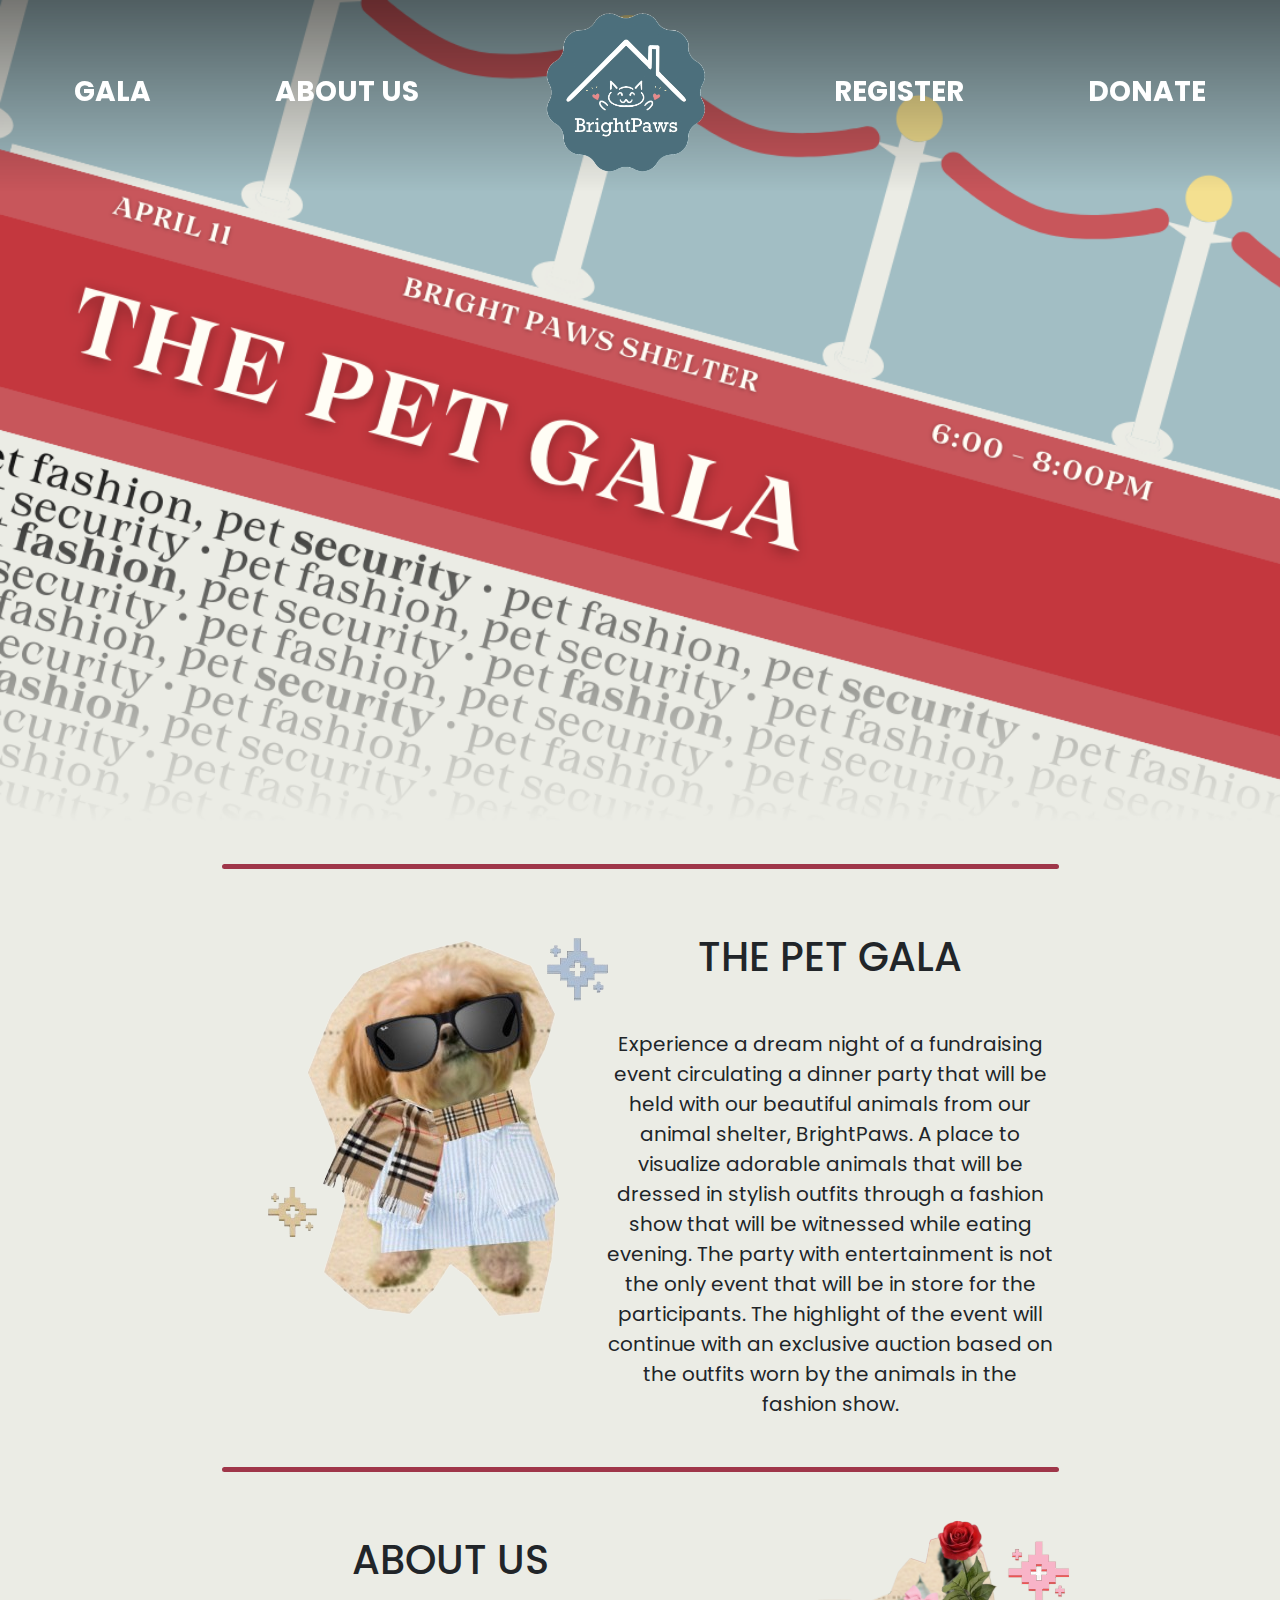
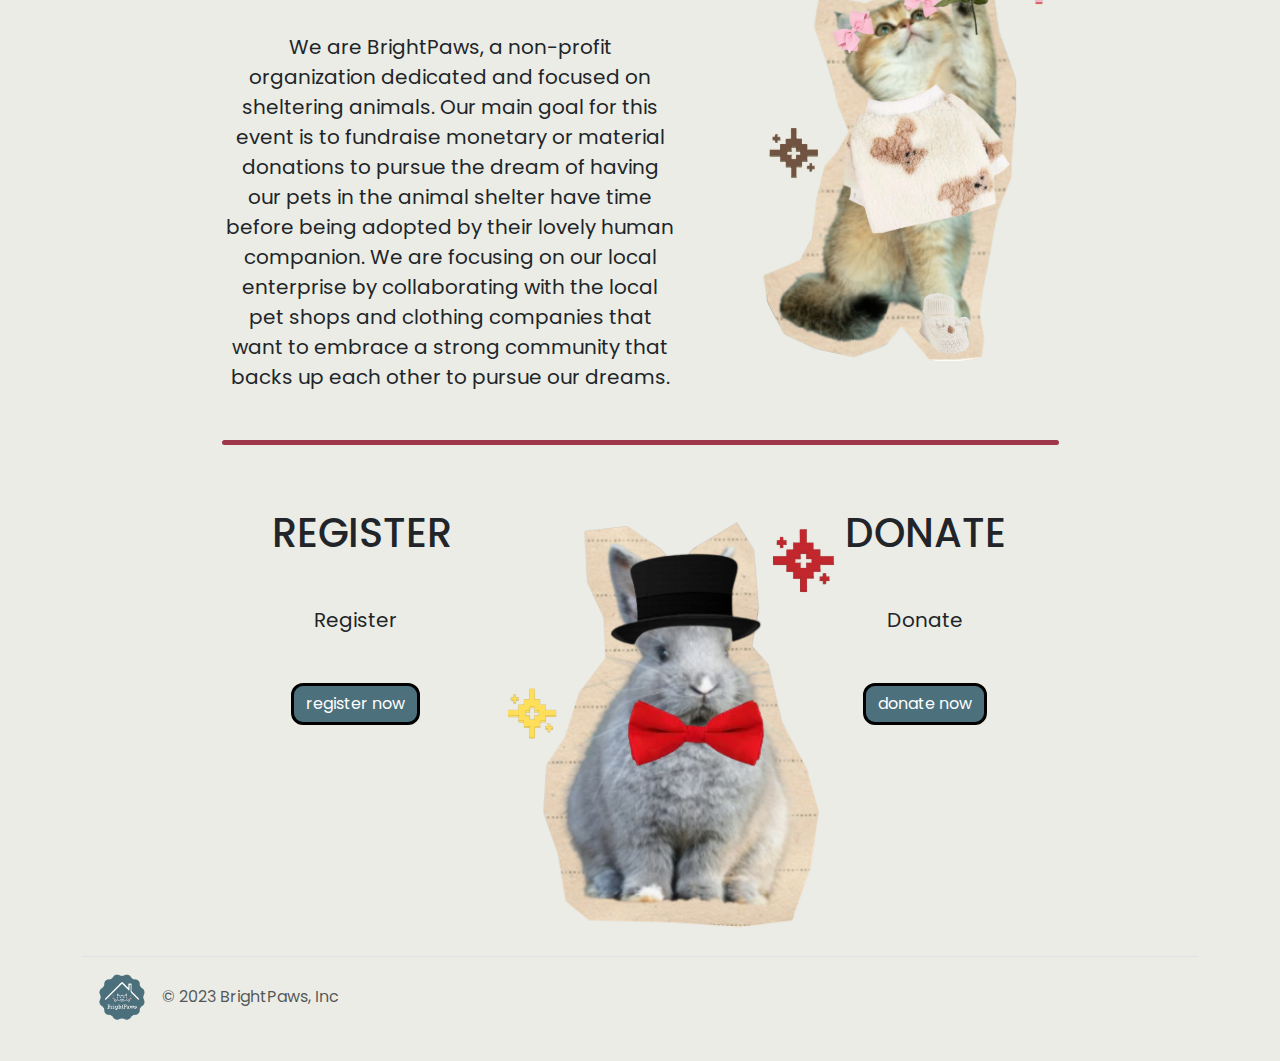
==== index.html @ 472970f9 "addedheaderandsomeforms" ====
<!DOCTYPE html>
<html lang="en">

<head>
    <meta charset="UTF-8">
    <meta name="viewport" content="width=device-width, initial-scale=1.0">
    <title>BrightPaws Gala</title>
    <link href="https://cdn.jsdelivr.net/npm/bootstrap@5.3.2/dist/css/bootstrap.min.css" rel="stylesheet">
    <link href="custom.css" rel="stylesheet">
    <link rel="preconnect" href="https://fonts.googleapis.com">
    <link rel="preconnect" href="https://fonts.gstatic.com" crossorigin>
    <link href="https://fonts.googleapis.com/css2?family=Poppins:wght@400;600&display=swap" rel="stylesheet">
</head>

<body>
    <nav id="indexNav" class="navbar navbar-expand-lg position-fixed w-100 pt-0 btgrad z-3">
        <div class="container-fluid">
          <button class="navbar-toggler" type="button" data-bs-toggle="offcanvas" data-bs-target="#offcanvasNavbar" aria-controls="offcanvasNavbar" aria-label="Toggle navigation">
            <span class="navbar-toggler-icon"></span>
          </button>
          <div class="offcanvas offcanvas-end" tabindex="-1" id="offcanvasNavbar" aria-labelledby="offcanvasNavbarLabel">
            <div class="offcanvas-header">
              <h5 class="offcanvas-title" id="offcanvasNavbarLabel">Menu</h5>
              <button type="button" class="btn-close" data-bs-dismiss="offcanvas" aria-label="Close"></button>
            </div>
            <div class="offcanvas-body">
              <ul class="navbar-nav justify-content-around flex-grow-1 align-items-center">
                <li class="nav-item">
                  <a id="galaLabel" class="nav-link active fs-3 fw-bold text-white" aria-current="page" href="index.html">GALA</a>
                </li>
                <li class="nav-item">
                    <a id="aboutUsLabel" class="nav-link active fs-3 fw-bold text-white" aria-current="page" href="#aboutushr">ABOUT US</a>
                </li>
                <li class="nav-item">
                    <a class="nav-link active fs-3" aria-current="page" href="index.html"><img id="navLogo" class="logo" src="brightpawslogo.png" alt="logo"></img></a>
                </li>
                <li class="nav-item">
                  <a id="registerLabel" class="nav-link fs-3 fw-bold text-white" href="#linkhr">REGISTER</a>
                </li>
                <li class="nav-item">
                    <a id="donateLabel" class="nav-link fs-3 fw-bold text-white" href="#linkhr">DONATE</a>
                </li>
              </ul>
            </div>
          </div>
        </div>
      </nav>

      <main>
        <div class="container-fluid p-0">
          <img class="w-100" src="petgalabackground.png">
        </div>
        <div class="container">
          <hr>
          <div class="row mt-5 justify-content-center">
            <div class="col-4">
              <img src="petcutout1dog.png">
            </div>
            <div class="col-5 text-center justify-content-center">
              <h1 class="mt-3 mb-5">THE PET GALA </h1>
              <p class="fs-5">Experience a dream night of a fundraising event circulating a dinner party that will be held with our beautiful animals from our animal shelter, BrightPaws. A place to visualize adorable animals that will be dressed in stylish outfits through a fashion show that will be witnessed while eating evening. The party with entertainment is not the only event that will be in store for the participants. The highlight of the event will continue with an exclusive auction based on the outfits worn by the animals in the fashion show.</p>
            </div>
          </div>
          <hr id="aboutushr">
          <div class="row mt-5 justify-content-center">
            <div class="col-5 text-center justify-content-center">
              <h1 class="mt-3 mb-5">ABOUT US</h1>
              <p class="fs-5">We are BrightPaws, a non-profit organization dedicated and focused on sheltering animals. Our main goal for this event is to fundraise monetary or material donations to pursue the dream of having our pets in the animal shelter have time before being adopted by their lovely human companion. We are focusing on our local enterprise by collaborating with the local pet shops and clothing companies that want to embrace a strong community that backs up each other to pursue our dreams.</p>
            </div>
            <div class="col-4">
              <img src="petcutout2cat.png">
            </div>
          </div>
          <hr id="linkhr">
          <div class="row mt-5 justify-content-center">
            <div class="col-2 text-center justify-content-center">
              <h1 class="mt-3 mb-5">REGISTER</h1>
              <p class="fs-5 mb-5">Register</p>
              <a href="register.html" class="btn btn-primary">register now</a>
            </div>
            <div class="col-4">
              <img src="petcutout3bunny.png">
            </div>
            <div class="col-2 text-center justify-content-center">
              <h1 class="mt-3 mb-5">DONATE</h1>
              <p class="fs-5 mb-5">Donate</p>
              <a href="donate.html" class="btn btn-primary">donate now</a>
            </div>
          </div>
        </div>
      </main>

      <div class="container">
        <footer class="d-flex flex-wrap justify-content-between align-items-center py-3 my-4 border-top">
          <div class="col-md-4 d-flex align-items-center">
            <img class="slogo mx-3" src="brightpawslogo.png">
            <span class="mb-3 mb-md-0 text-body-secondary">© 2023 BrightPaws, Inc</span>
          </div>
        </footer>
      </div>

    <script src="https://cdn.jsdelivr.net/npm/bootstrap@5.3.2/dist/js/bootstrap.bundle.min.js" integrity="sha384-C6RzsynM9kWDrMNeT87bh95OGNyZPhcTNXj1NW7RuBCsyN/o0jlpcV8Qyq46cDfL" crossorigin="anonymous"></script>
    <script src="https://ajax.googleapis.com/ajax/libs/jquery/3.1.0/jquery.min.js"></script>
    <script>
      window.scrollTo({top: 0, behavior: "auto"});

      window.addEventListener('scroll', () => {
        if (window.scrollY <= 300){
          var scrollPosition = window.scrollY;
          var scrollPercentage = (scrollPosition/300);

          document.getElementById("indexNav").style.backgroundColor =  `rgb(163, 188, 194, ${scrollPercentage})`;
          document.getElementById("indexNav").style.paddingBottom =  String(8 - (scrollPercentage * 8) + 'px');
          document.getElementById("indexNav").style.backgroundImage =  `linear-gradient(rgb(0,0,0,${0.5 - (scrollPercentage * 0.5)}), rgb(0,0,0,0))`
          document.getElementById("navLogo").style.height = `${6 - (3 * scrollPercentage)}` + 'em'

          var red = Math.round(255 - scrollPercentage * (255 - 76));
          var green = Math.round(255 - scrollPercentage * (255 - 112));
          var blue = Math.round(255 - scrollPercentage * (255 - 124));

          $('.nav-link').removeClass('text-white');
          document.getElementById("galaLabel").style.color = `rgb(${red},${green},${blue})`;
          document.getElementById("aboutUsLabel").style.color = `rgb(${red},${green},${blue})`;
          document.getElementById("registerLabel").style.color = `rgb(${red},${green},${blue})`;
          document.getElementById("donateLabel").style.color = `rgb(${red},${green},${blue})`;
        }
      });
    </script>

</body>

</html>
---- custom.css ----
body {
    background-color: #ebece5;
    font-family: 'Poppins', sans-serif;
}
hr {
    border-top: 5px solid #9f3649;
    width: 75%;
    opacity: 100%;
    border-radius: 10px;
    margin: auto;
    margin-top: 2em;
    margin-bottom: 2em;
}
.mt-4half {
    margin-top: 2rem;
}
.w-90 {
    width: 90%;
}
.text-primary {
    color: #4c707c !important;
}
.bg-primary {
    background-color: #4c707c !important;
}
.bg-secondary {
    background-color: #a2bec4 !important;
}
.bg-tertiary {
    background-color: #ddded7 !important;
}
.bg-danger {
    background-color: #ffcacd !important;
}
.btgrad {
    background-image: linear-gradient(rgb(0,0,0,0.5), rgb(0,0,0,0));
  }
.mt-header {
    margin-top: 150px;
}
.form-control{
    border: 2px black solid;
}
.logo {
    height: 6em;
}
.slogo {
    height: 3em;
}
.btn-primary {
    background-color: #4c707c;
    border: 3px solid black;
    border-radius: 0.75em;
    --bs-btn-hover-bg: #43636d;
    --bs-btn-active-bg: #293d43;
    --bs-btn-hover-border-color: black;
    --bs-btn-active-border-color: black;
}
.btn-radio {
    height: 3em;
    width: 10em;
    margin: auto;
}
.scrolledNav {
    padding: 0 !important;
    background-color: #a2bec4 !important;
    background-image: none !important;
}
.scrolledNavLink {
    color: #4c707c !important;
}
.scrolledNavLogo {
    height: 3em;
}
#indexNav {
    transition: none;
}
.nav-link {
    transition: none;
}
#navLogo {
    transition: none;
}
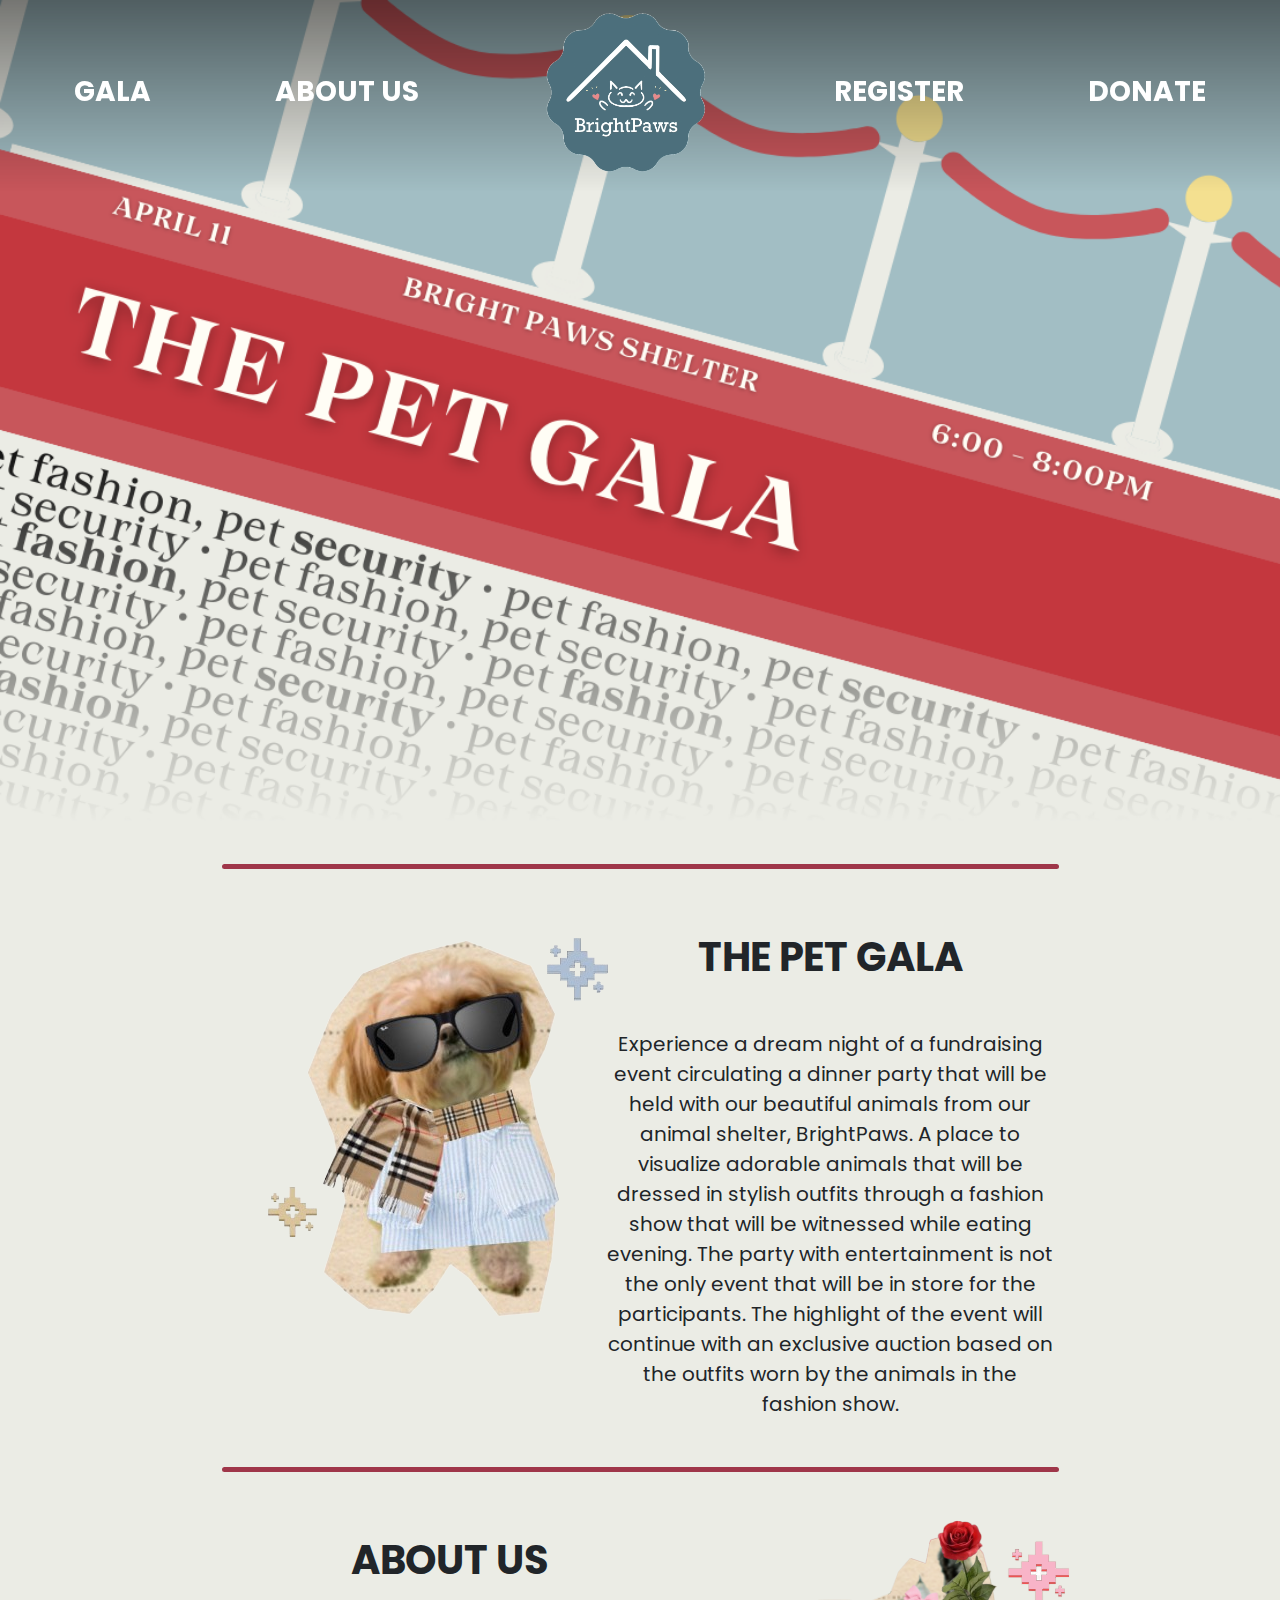
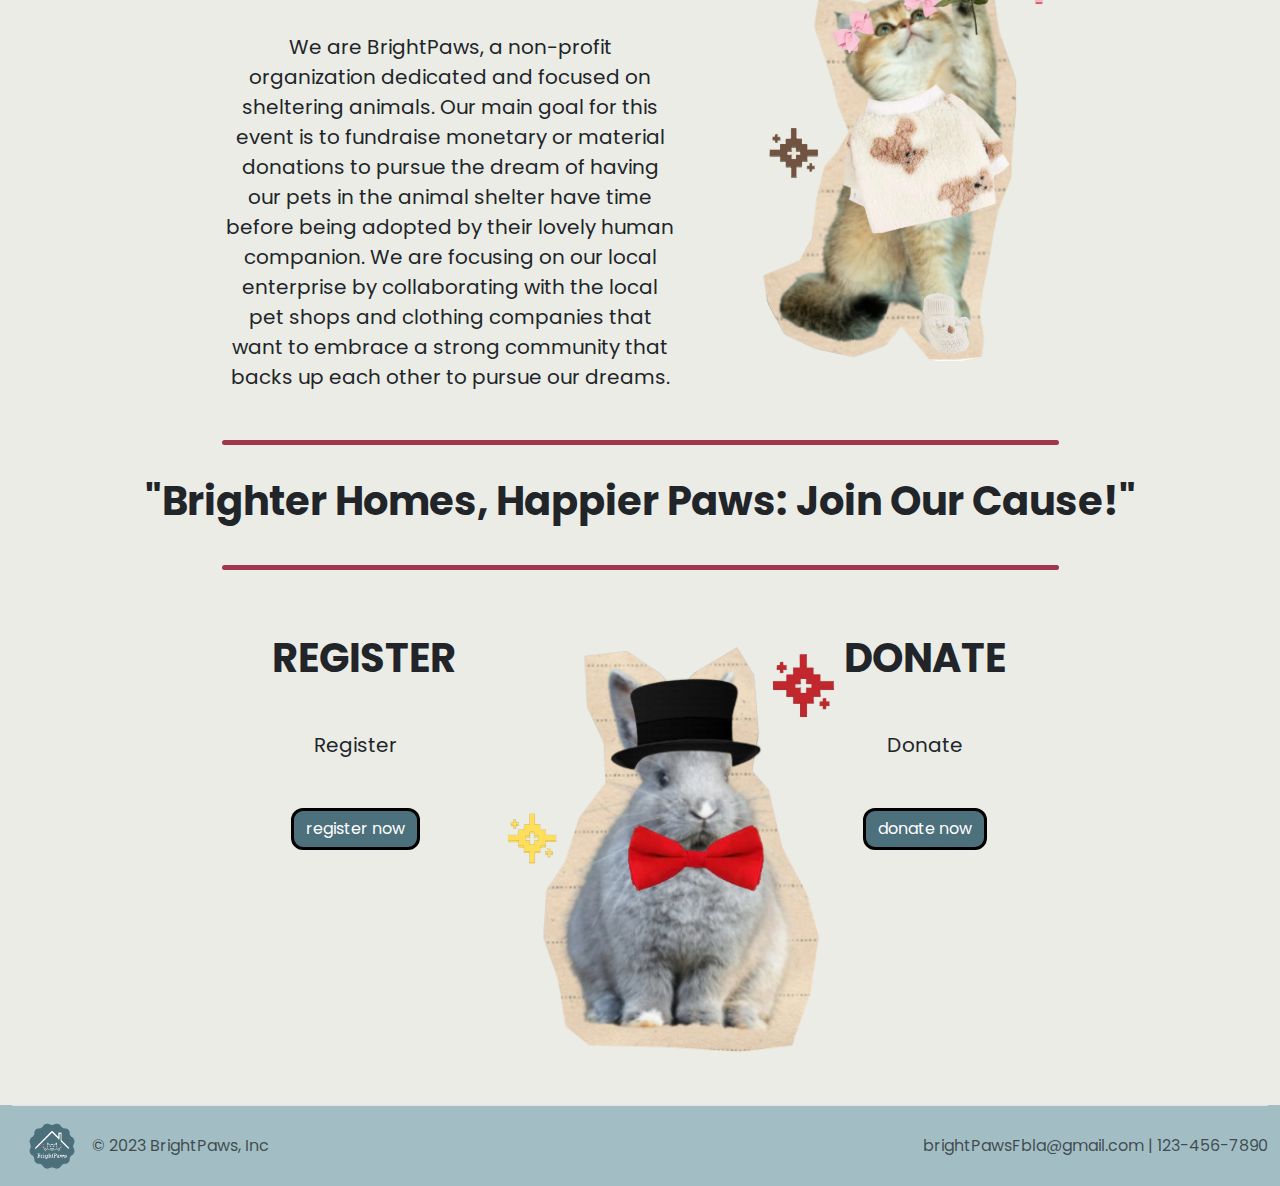
==== commit c7aada68: "donefornow" ====
--- a/index.html
+++ b/index.html
@@ -57,24 +57,30 @@
               <img src="petcutout1dog.png">
             </div>
             <div class="col-5 text-center justify-content-center">
-              <h1 class="mt-3 mb-5">THE PET GALA </h1>
+              <h1 class="mt-3 mb-5 fw-bold">THE PET GALA </h1>
               <p class="fs-5">Experience a dream night of a fundraising event circulating a dinner party that will be held with our beautiful animals from our animal shelter, BrightPaws. A place to visualize adorable animals that will be dressed in stylish outfits through a fashion show that will be witnessed while eating evening. The party with entertainment is not the only event that will be in store for the participants. The highlight of the event will continue with an exclusive auction based on the outfits worn by the animals in the fashion show.</p>
             </div>
           </div>
           <hr id="aboutushr">
           <div class="row mt-5 justify-content-center">
             <div class="col-5 text-center justify-content-center">
-              <h1 class="mt-3 mb-5">ABOUT US</h1>
+              <h1 class="mt-3 mb-5 fw-bold">ABOUT US</h1>
               <p class="fs-5">We are BrightPaws, a non-profit organization dedicated and focused on sheltering animals. Our main goal for this event is to fundraise monetary or material donations to pursue the dream of having our pets in the animal shelter have time before being adopted by their lovely human companion. We are focusing on our local enterprise by collaborating with the local pet shops and clothing companies that want to embrace a strong community that backs up each other to pursue our dreams.</p>
             </div>
             <div class="col-4">
               <img src="petcutout2cat.png">
             </div>
           </div>
+          <hr>
+          <div class="row justify-content-center">
+            <div class="col-12 text-center">
+              <h1 class="display-6 fw-bold">"Brighter Homes, Happier Paws: Join Our Cause!"</h1>
+            </div>
+          </div>
           <hr id="linkhr">
           <div class="row mt-5 justify-content-center">
             <div class="col-2 text-center justify-content-center">
-              <h1 class="mt-3 mb-5">REGISTER</h1>
+              <h1 class="mt-3 mb-5 fw-bold">REGISTER</h1>
               <p class="fs-5 mb-5">Register</p>
               <a href="register.html" class="btn btn-primary">register now</a>
             </div>
@@ -82,7 +88,7 @@
               <img src="petcutout3bunny.png">
             </div>
             <div class="col-2 text-center justify-content-center">
-              <h1 class="mt-3 mb-5">DONATE</h1>
+              <h1 class="mt-3 mb-5 fw-bold">DONATE</h1>
               <p class="fs-5 mb-5">Donate</p>
               <a href="donate.html" class="btn btn-primary">donate now</a>
             </div>
@@ -90,19 +96,20 @@
         </div>
       </main>
 
-      <div class="container">
-        <footer class="d-flex flex-wrap justify-content-between align-items-center py-3 my-4 border-top">
+      <div class="container-fluid bg-secondary">
+        <footer class="d-flex flex-wrap justify-content-between align-items-center py-3 mt-5 border-top">
           <div class="col-md-4 d-flex align-items-center">
             <img class="slogo mx-3" src="brightpawslogo.png">
             <span class="mb-3 mb-md-0 text-body-secondary">© 2023 BrightPaws, Inc</span>
           </div>
+          <div class="col-6 text-end text-body-secondary">brightPawsFbla@gmail.com | 123-456-7890</div>
         </footer>
       </div>
 
     <script src="https://cdn.jsdelivr.net/npm/bootstrap@5.3.2/dist/js/bootstrap.bundle.min.js" integrity="sha384-C6RzsynM9kWDrMNeT87bh95OGNyZPhcTNXj1NW7RuBCsyN/o0jlpcV8Qyq46cDfL" crossorigin="anonymous"></script>
     <script src="https://ajax.googleapis.com/ajax/libs/jquery/3.1.0/jquery.min.js"></script>
     <script>
-      window.scrollTo({top: 0, behavior: "auto"});
+      window.scrollTo({top: 0, behavior: "instant"});
 
       window.addEventListener('scroll', () => {
         if (window.scrollY <= 300){
@@ -123,6 +130,14 @@
           document.getElementById("aboutUsLabel").style.color = `rgb(${red},${green},${blue})`;
           document.getElementById("registerLabel").style.color = `rgb(${red},${green},${blue})`;
           document.getElementById("donateLabel").style.color = `rgb(${red},${green},${blue})`;
+
+          $('#indexNav').removeClass('scrolledNav');
+          $('.nav-link').removeClass('scrolledNavLink');
+          $('#navLogo').removeClass('scrolledNavLogo');
+        } else{
+          $('#indexNav').addClass('scrolledNav');
+          $('.nav-link').addClass('scrolledNavLink');
+          $('#navLogo').addClass('scrolledNavLogo');
         }
       });
     </script>
--- a/custom.css
+++ b/custom.css
@@ -63,21 +63,12 @@
 }
 .scrolledNav {
     padding: 0 !important;
-    background-color: #a2bec4 !important;
+    background-color: rgba(163, 188, 194, 0.95) !important;
     background-image: none !important;
 }
 .scrolledNavLink {
     color: #4c707c !important;
 }
 .scrolledNavLogo {
-    height: 3em;
+    height: 3em !important;
 }
-#indexNav {
-    transition: none;
-}
-.nav-link {
-    transition: none;
-}
-#navLogo {
-    transition: none;
-}
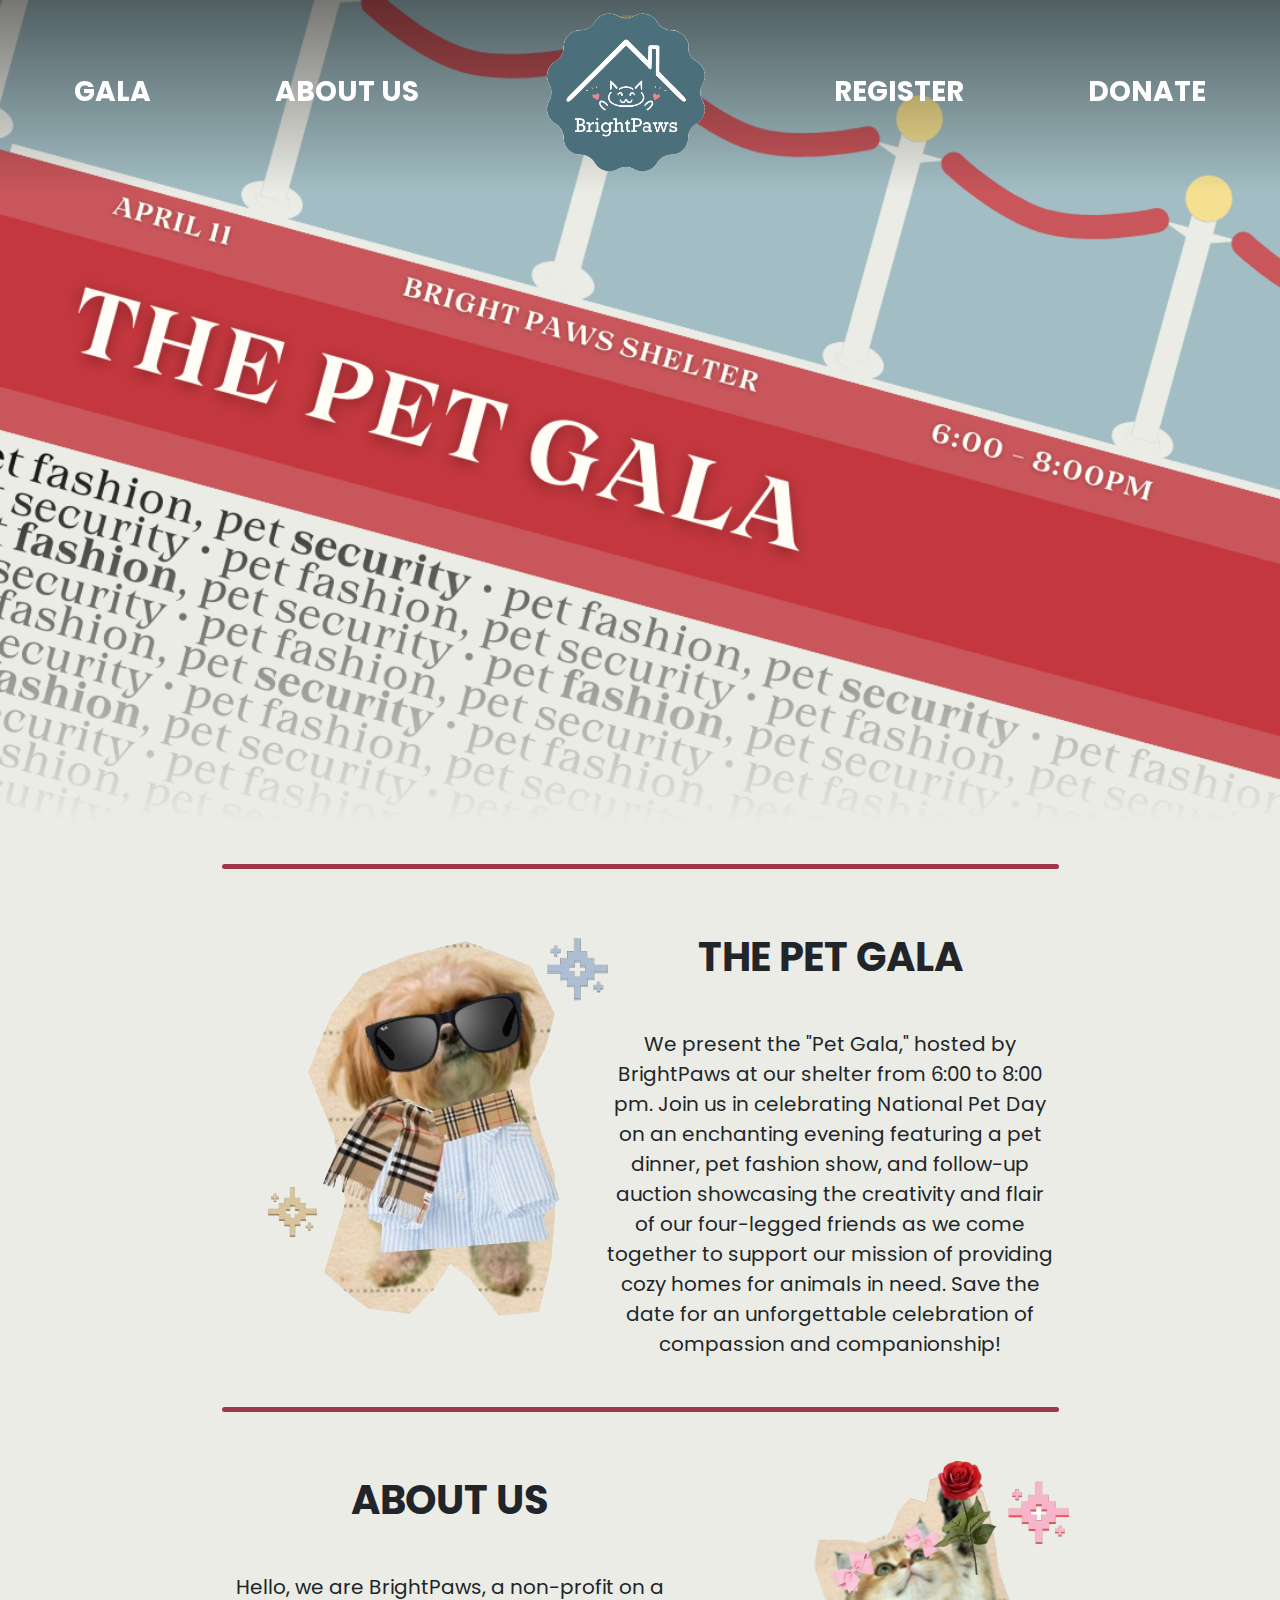
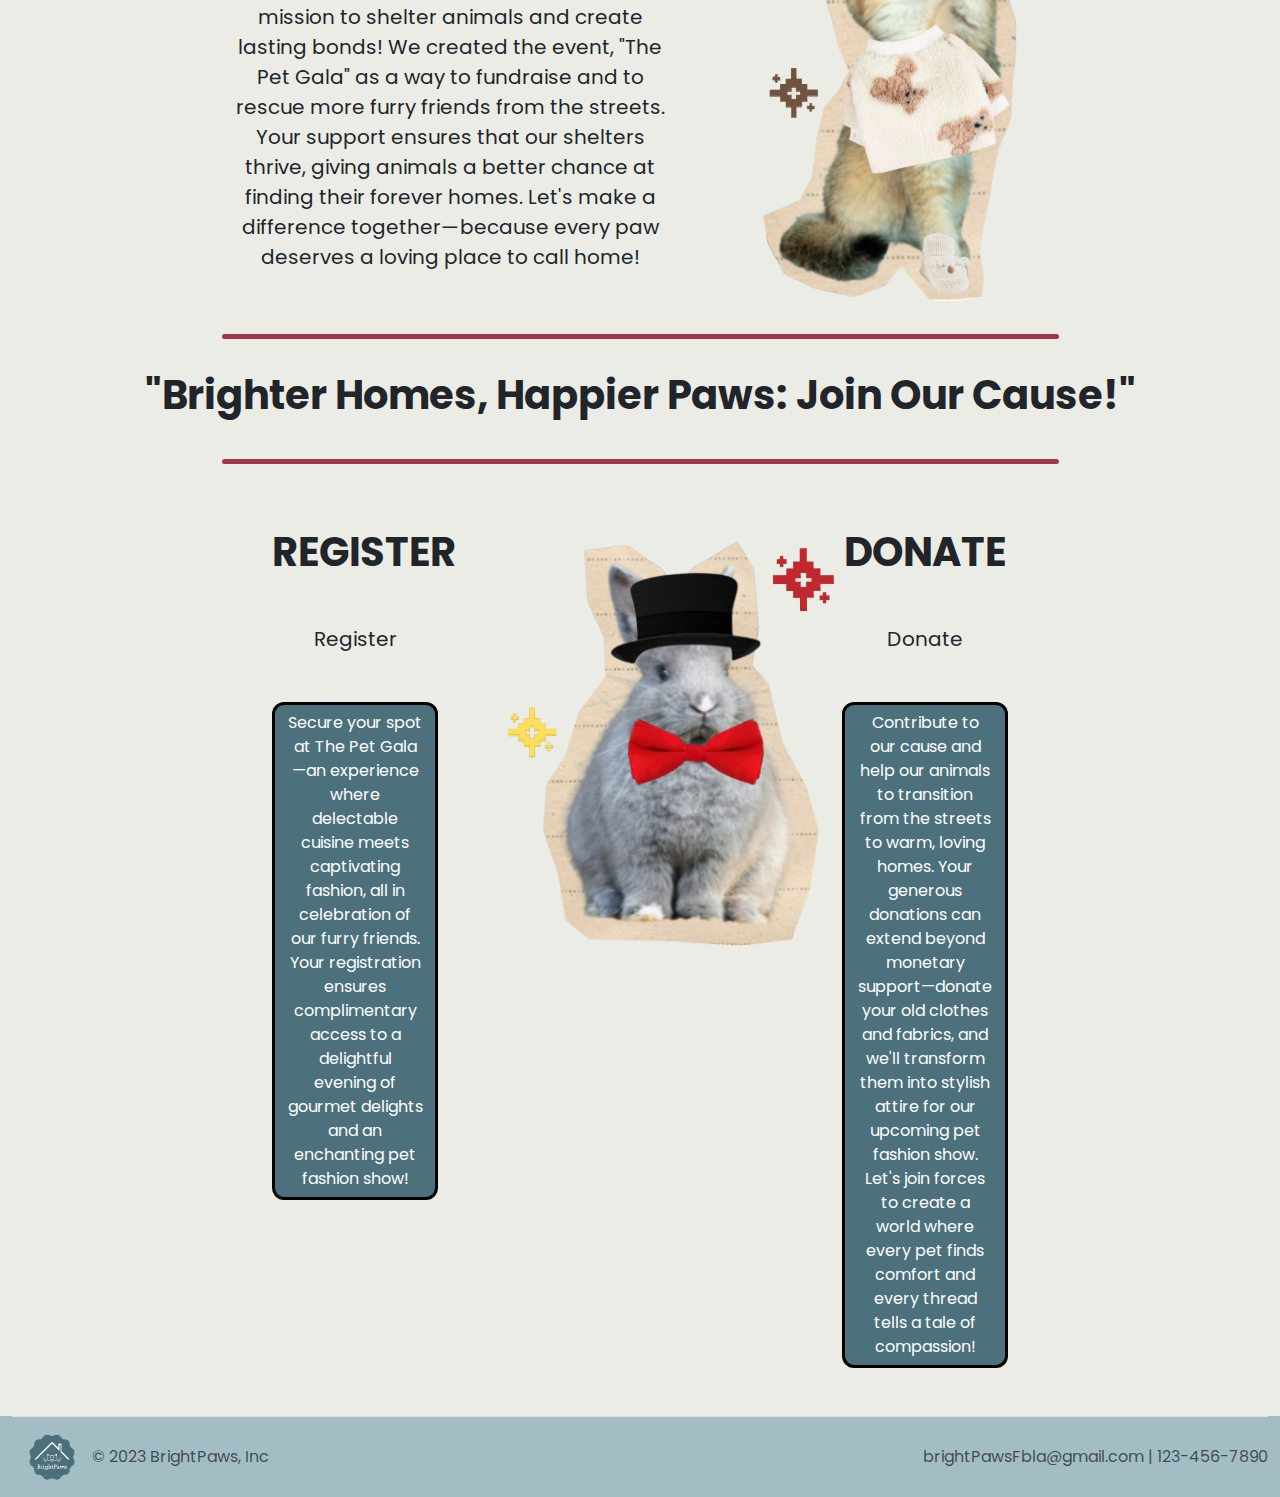
==== commit 074da82a: "Update index.html" ====
--- a/index.html
+++ b/index.html
@@ -58,14 +58,14 @@
             </div>
             <div class="col-5 text-center justify-content-center">
               <h1 class="mt-3 mb-5 fw-bold">THE PET GALA </h1>
-              <p class="fs-5">Experience a dream night of a fundraising event circulating a dinner party that will be held with our beautiful animals from our animal shelter, BrightPaws. A place to visualize adorable animals that will be dressed in stylish outfits through a fashion show that will be witnessed while eating evening. The party with entertainment is not the only event that will be in store for the participants. The highlight of the event will continue with an exclusive auction based on the outfits worn by the animals in the fashion show.</p>
+              <p class="fs-5">We present the "Pet Gala," hosted by BrightPaws at our shelter from 6:00 to 8:00 pm. Join us in celebrating National Pet Day on an enchanting evening featuring a pet dinner, pet fashion show, and follow-up auction showcasing the creativity and flair of our four-legged friends as we come together to support our mission of providing cozy homes for animals in need. Save the date for an unforgettable celebration of compassion and companionship!</p>
             </div>
           </div>
           <hr id="aboutushr">
           <div class="row mt-5 justify-content-center">
             <div class="col-5 text-center justify-content-center">
               <h1 class="mt-3 mb-5 fw-bold">ABOUT US</h1>
-              <p class="fs-5">We are BrightPaws, a non-profit organization dedicated and focused on sheltering animals. Our main goal for this event is to fundraise monetary or material donations to pursue the dream of having our pets in the animal shelter have time before being adopted by their lovely human companion. We are focusing on our local enterprise by collaborating with the local pet shops and clothing companies that want to embrace a strong community that backs up each other to pursue our dreams.</p>
+              <p class="fs-5">Hello, we are BrightPaws, a non-profit on a mission to shelter animals and create lasting bonds! We created the event, "The Pet Gala" as a way to fundraise and to rescue more furry friends from the streets. Your support ensures that our shelters thrive, giving animals a better chance at finding their forever homes. Let's make a difference together—because every paw deserves a loving place to call home!</p>
             </div>
             <div class="col-4">
               <img src="petcutout2cat.png">
@@ -82,7 +82,7 @@
             <div class="col-2 text-center justify-content-center">
               <h1 class="mt-3 mb-5 fw-bold">REGISTER</h1>
               <p class="fs-5 mb-5">Register</p>
-              <a href="register.html" class="btn btn-primary">register now</a>
+              <a href="register.html" class="btn btn-primary">Secure your spot at The Pet Gala—an experience where delectable cuisine meets captivating fashion, all in celebration of our furry friends. Your registration ensures complimentary access to a delightful evening of gourmet delights and an enchanting pet fashion show!</a>
             </div>
             <div class="col-4">
               <img src="petcutout3bunny.png">
@@ -90,7 +90,7 @@
             <div class="col-2 text-center justify-content-center">
               <h1 class="mt-3 mb-5 fw-bold">DONATE</h1>
               <p class="fs-5 mb-5">Donate</p>
-              <a href="donate.html" class="btn btn-primary">donate now</a>
+              <a href="donate.html" class="btn btn-primary">Contribute to our cause and help our animals to transition from the streets to warm, loving homes. Your generous donations can extend beyond monetary support—donate your old clothes and fabrics, and we'll transform them into stylish attire for our upcoming pet fashion show. Let's join forces to create a world where every pet finds comfort and every thread tells a tale of compassion!</a>
             </div>
           </div>
         </div>
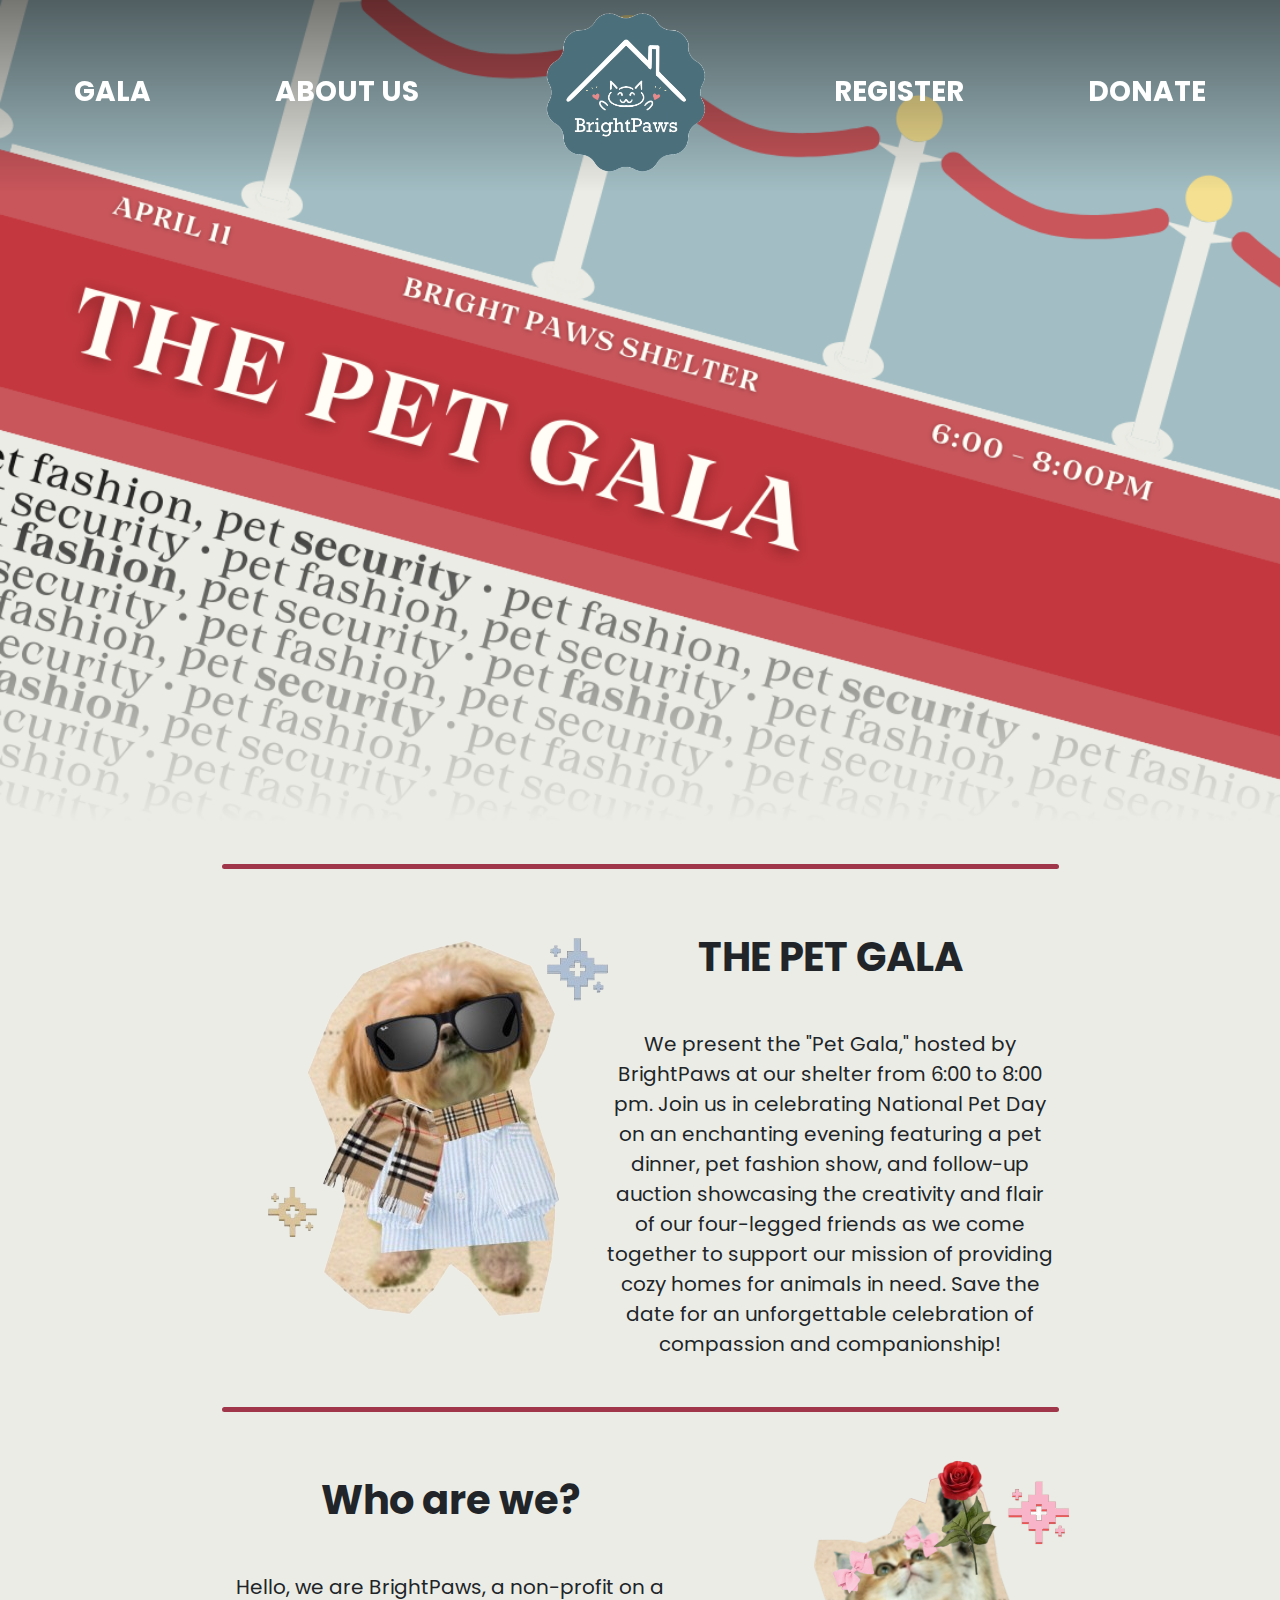
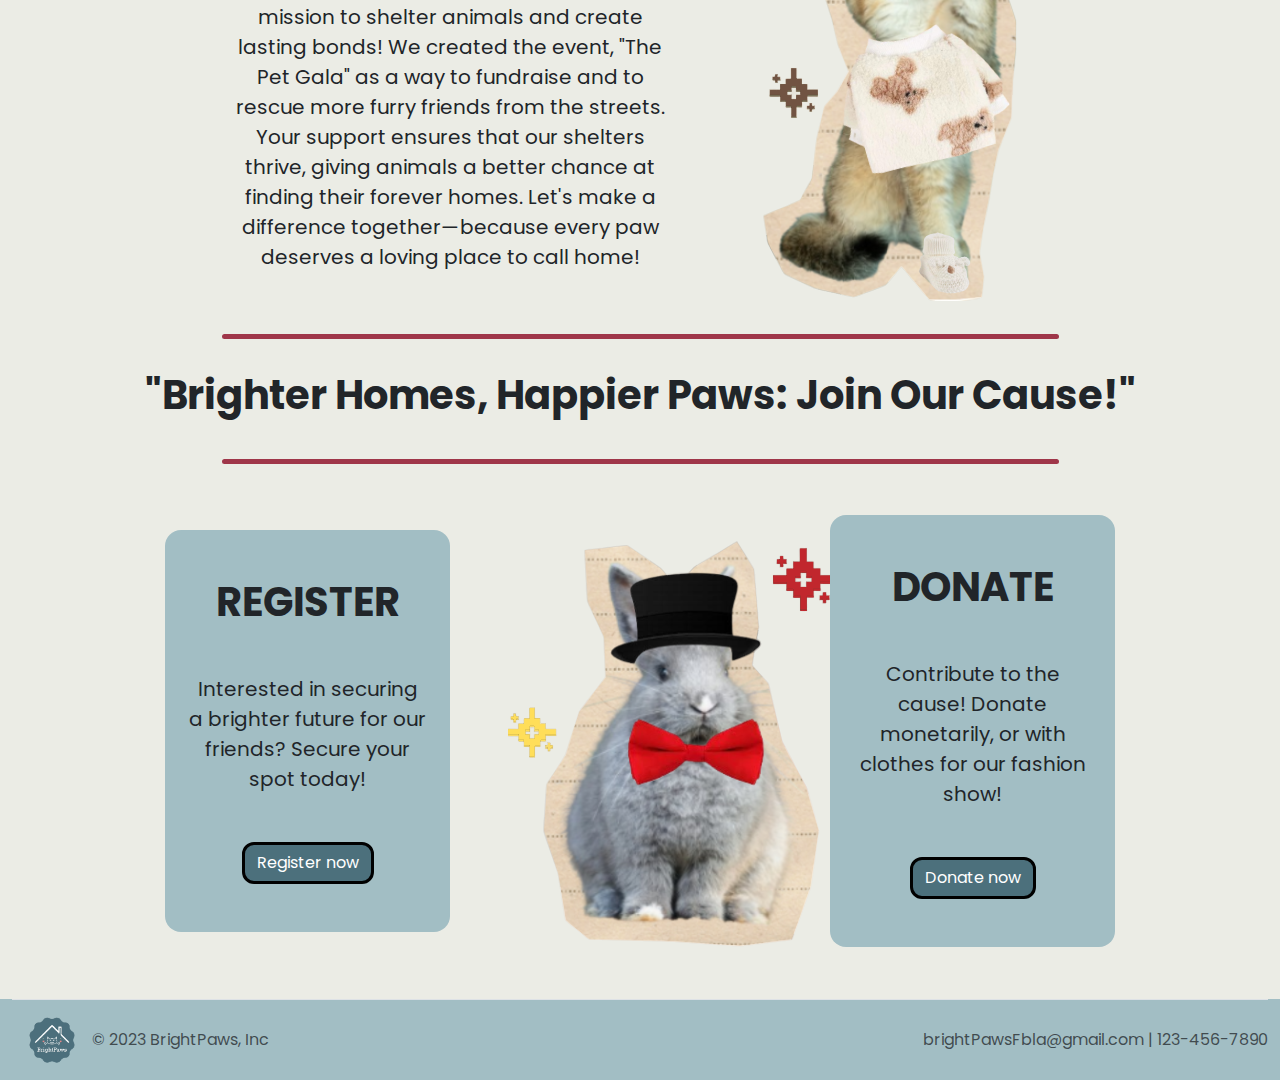
==== commit fcd0e535: "fixedbuttons" ====
--- a/index.html
+++ b/index.html
@@ -64,7 +64,7 @@
           <hr id="aboutushr">
           <div class="row mt-5 justify-content-center">
             <div class="col-5 text-center justify-content-center">
-              <h1 class="mt-3 mb-5 fw-bold">ABOUT US</h1>
+              <h1 class="mt-3 mb-5 fw-bold">Who are we?</h1>
               <p class="fs-5">Hello, we are BrightPaws, a non-profit on a mission to shelter animals and create lasting bonds! We created the event, "The Pet Gala" as a way to fundraise and to rescue more furry friends from the streets. Your support ensures that our shelters thrive, giving animals a better chance at finding their forever homes. Let's make a difference together—because every paw deserves a loving place to call home!</p>
             </div>
             <div class="col-4">
@@ -78,19 +78,19 @@
             </div>
           </div>
           <hr id="linkhr">
-          <div class="row mt-5 justify-content-center">
-            <div class="col-2 text-center justify-content-center">
-              <h1 class="mt-3 mb-5 fw-bold">REGISTER</h1>
-              <p class="fs-5 mb-5">Register</p>
-              <a href="register.html" class="btn btn-primary">Secure your spot at The Pet Gala—an experience where delectable cuisine meets captivating fashion, all in celebration of our furry friends. Your registration ensures complimentary access to a delightful evening of gourmet delights and an enchanting pet fashion show!</a>
+          <div class="row mt-5 justify-content-center align-items-center">
+            <div class="col-3 text-center justify-content-center bg-secondary rounded-4 py-5 px-4">
+              <h1 class="mb-5 fw-bold">REGISTER</h1>
+              <p class="fs-5 mb-5">Interested in securing a brighter future for our friends? Secure your spot today!</p>
+              <a href="register.html" class="btn btn-primary">Register now</a>
             </div>
             <div class="col-4">
               <img src="petcutout3bunny.png">
             </div>
-            <div class="col-2 text-center justify-content-center">
-              <h1 class="mt-3 mb-5 fw-bold">DONATE</h1>
-              <p class="fs-5 mb-5">Donate</p>
-              <a href="donate.html" class="btn btn-primary">Contribute to our cause and help our animals to transition from the streets to warm, loving homes. Your generous donations can extend beyond monetary support—donate your old clothes and fabrics, and we'll transform them into stylish attire for our upcoming pet fashion show. Let's join forces to create a world where every pet finds comfort and every thread tells a tale of compassion!</a>
+            <div class="col-3 text-center justify-content-center bg-secondary rounded-4 py-5 px-4">
+              <h1 class="mb-5 fw-bold">DONATE</h1>
+              <p class="fs-5 mb-5">Contribute to the cause! Donate monetarily, or with clothes for our fashion show!</p>
+              <a href="donate.html" class="btn btn-primary">Donate now</a>
             </div>
           </div>
         </div>
--- a/custom.css
+++ b/custom.css
@@ -38,7 +38,10 @@
 .mt-header {
     margin-top: 150px;
 }
-.form-control{
+.form-control {
+    border: 2px black solid;
+}
+.border-2-black-solid {
     border: 2px black solid;
 }
 .logo {
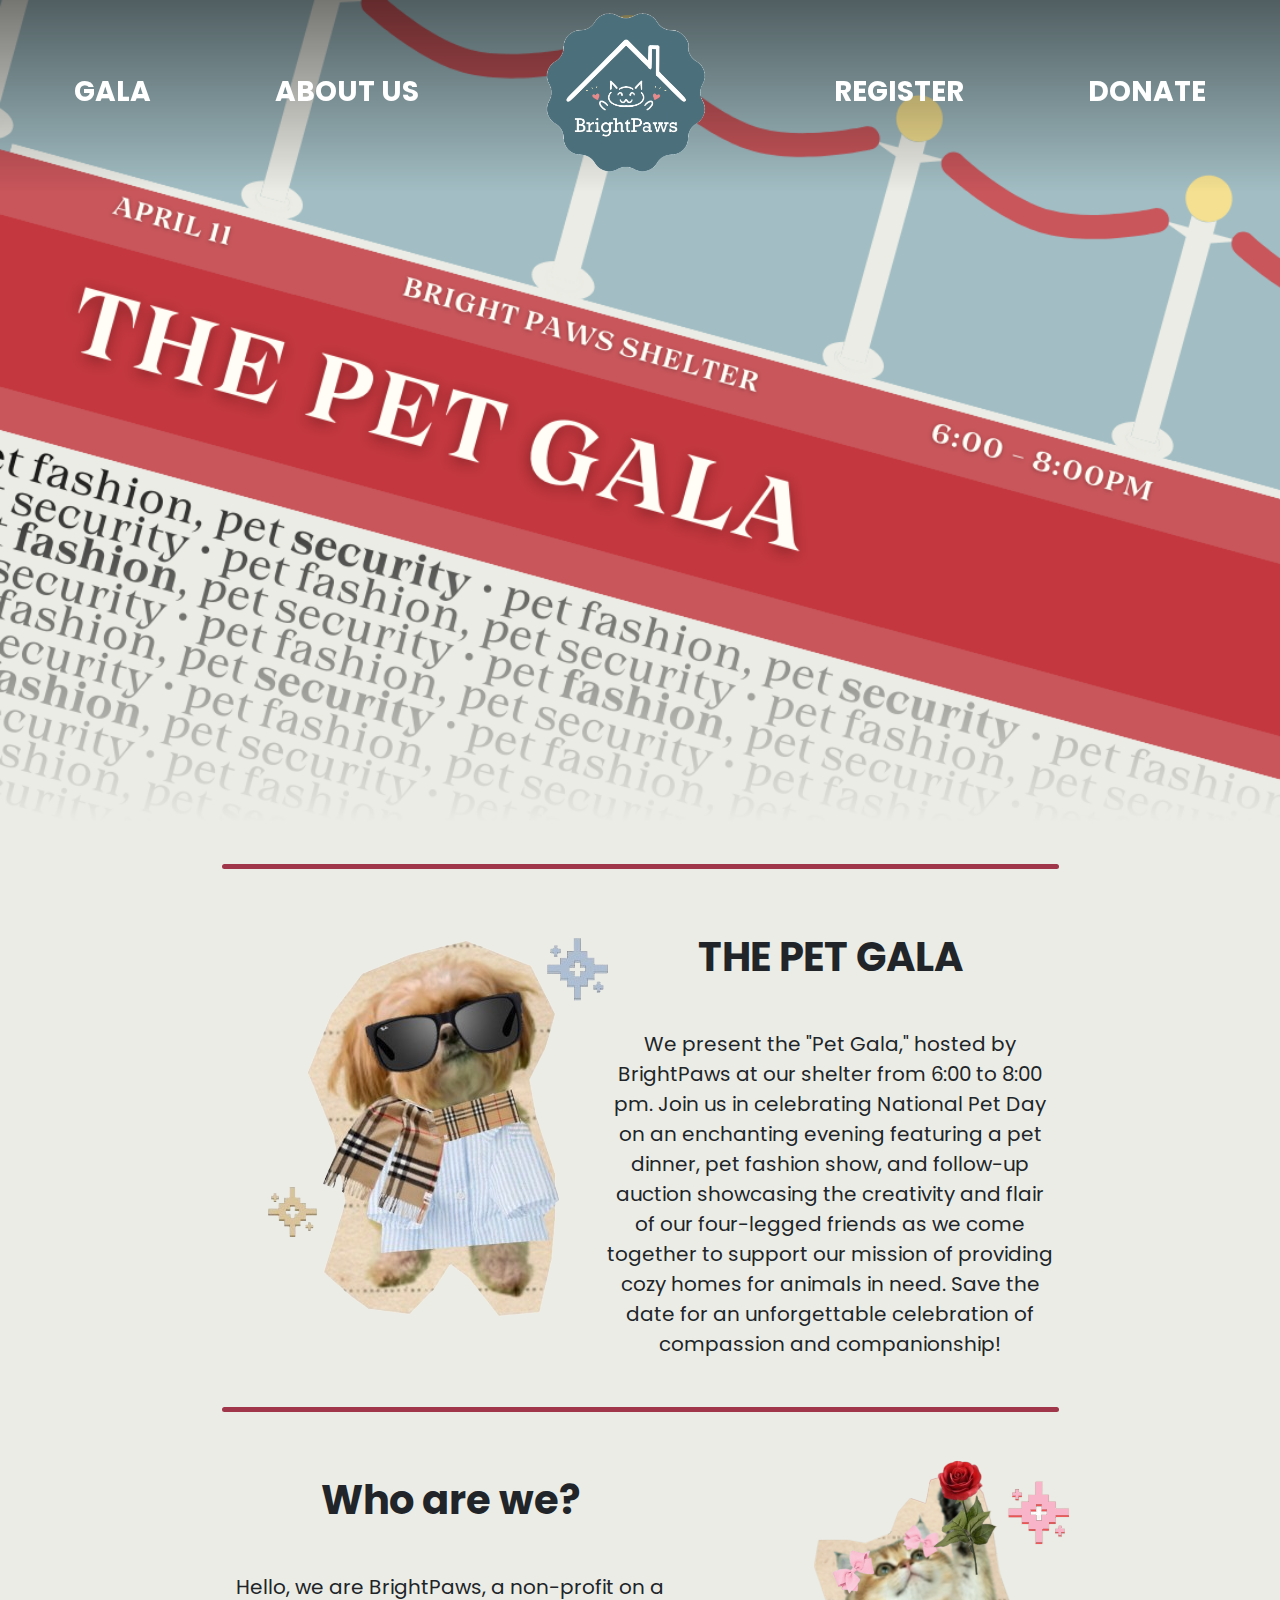
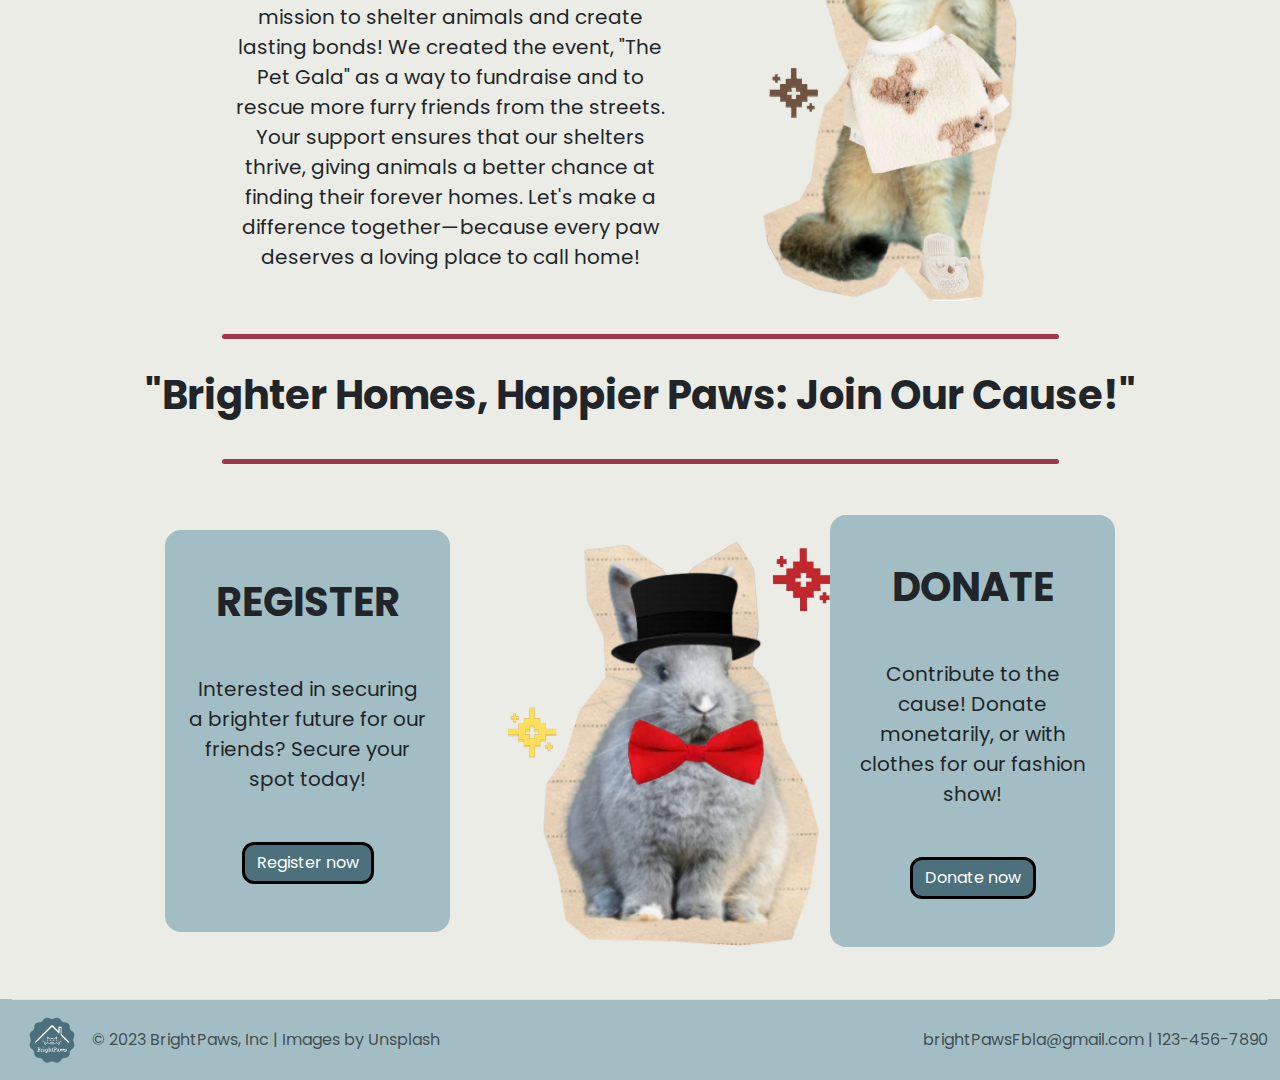
==== commit 8bde1e30: "d" ====
--- a/index.html
+++ b/index.html
@@ -15,15 +15,15 @@
 <body>
     <nav id="indexNav" class="navbar navbar-expand-lg position-fixed w-100 pt-0 btgrad z-3">
         <div class="container-fluid">
-          <button class="navbar-toggler" type="button" data-bs-toggle="offcanvas" data-bs-target="#offcanvasNavbar" aria-controls="offcanvasNavbar" aria-label="Toggle navigation">
+          <button class="navbar-toggler mt-1" type="button" data-bs-toggle="offcanvas" data-bs-target="#offcanvasNavbar" aria-controls="offcanvasNavbar" aria-label="Toggle navigation">
             <span class="navbar-toggler-icon"></span>
           </button>
-          <div class="offcanvas offcanvas-end" tabindex="-1" id="offcanvasNavbar" aria-labelledby="offcanvasNavbarLabel">
+          <div class="offcanvas offcanvas-end bg-secondary" tabindex="-1" id="offcanvasNavbar" aria-labelledby="offcanvasNavbarLabel">
             <div class="offcanvas-header">
               <h5 class="offcanvas-title" id="offcanvasNavbarLabel">Menu</h5>
-              <button type="button" class="btn-close" data-bs-dismiss="offcanvas" aria-label="Close"></button>
+              <button id="navButton" type="button" class="btn-close" data-bs-dismiss="offcanvas" aria-label="Close"></button>
             </div>
-            <div class="offcanvas-body">
+            <div class="offcanvas-body d-flex justify-content-center">
               <ul class="navbar-nav justify-content-around flex-grow-1 align-items-center">
                 <li class="nav-item">
                   <a id="galaLabel" class="nav-link active fs-3 fw-bold text-white" aria-current="page" href="index.html">GALA</a>
@@ -98,11 +98,11 @@
 
       <div class="container-fluid bg-secondary">
         <footer class="d-flex flex-wrap justify-content-between align-items-center py-3 mt-5 border-top">
-          <div class="col-md-4 d-flex align-items-center">
+          <div class="col-md-6 d-flex align-items-center">
             <img class="slogo mx-3" src="brightpawslogo.png">
-            <span class="mb-3 mb-md-0 text-body-secondary">© 2023 BrightPaws, Inc</span>
+            <span class="mb-3 mb-md-0 text-body-secondary">© 2023 BrightPaws, Inc | Images by Unsplash</span>
           </div>
-          <div class="col-6 text-end text-body-secondary">brightPawsFbla@gmail.com | 123-456-7890</div>
+          <div class="col-md-6 text-end text-body-secondary">brightPawsFbla@gmail.com | 123-456-7890</div>
         </footer>
       </div>
 
@@ -140,6 +140,10 @@
           $('#navLogo').addClass('scrolledNavLogo');
         }
       });
+
+      document.getElementById('navButton').addEventListener('click', () => {
+        document.getElementById('navLogo').classList.add('invisible');
+      })
     </script>
 
 </body>
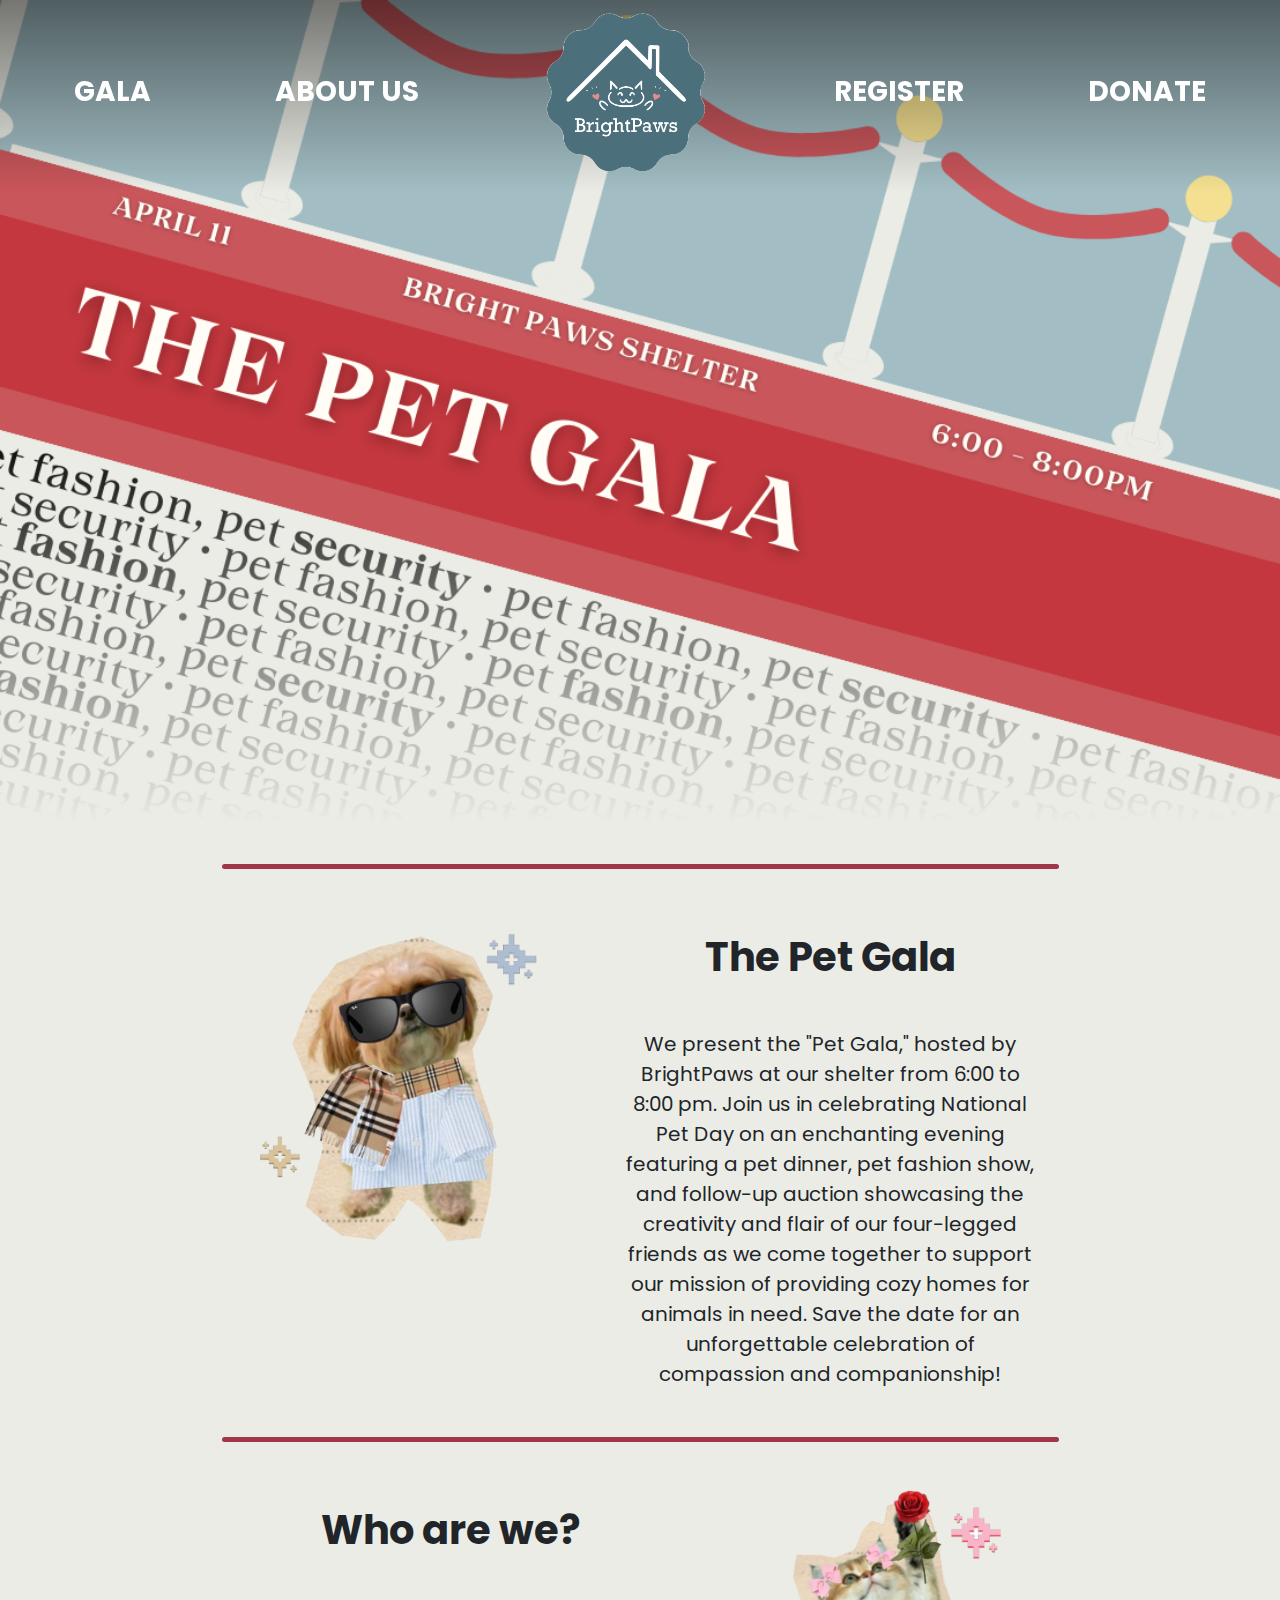
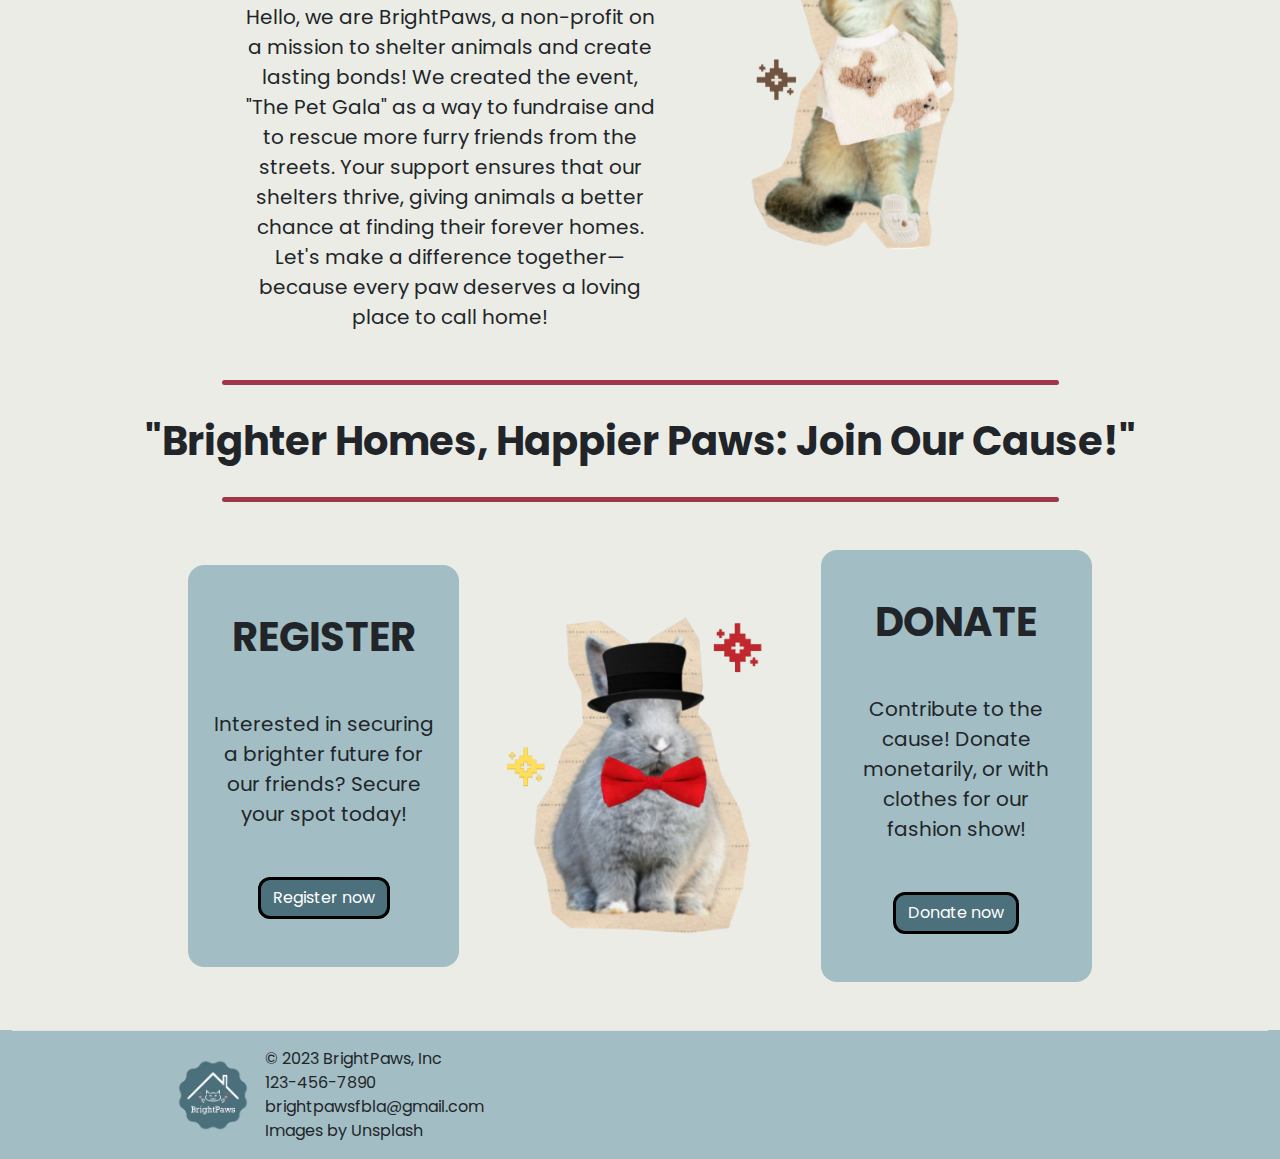
==== commit 0d5bf6e5: "its responsive now" ====
--- a/index.html
+++ b/index.html
@@ -35,10 +35,10 @@
                     <a class="nav-link active fs-3" aria-current="page" href="index.html"><img id="navLogo" class="logo" src="brightpawslogo.png" alt="logo"></img></a>
                 </li>
                 <li class="nav-item">
-                  <a id="registerLabel" class="nav-link fs-3 fw-bold text-white" href="#linkhr">REGISTER</a>
+                  <a id="registerLabel" class="nav-link fs-3 fw-bold text-white" href="register.html">REGISTER</a>
                 </li>
                 <li class="nav-item">
-                    <a id="donateLabel" class="nav-link fs-3 fw-bold text-white" href="#linkhr">DONATE</a>
+                    <a id="donateLabel" class="nav-link fs-3 fw-bold text-white" href="donate.html">DONATE</a>
                 </li>
               </ul>
             </div>
@@ -54,40 +54,40 @@
           <hr>
           <div class="row mt-5 justify-content-center">
             <div class="col-4">
-              <img src="petcutout1dog.png">
+              <img class="w-100" src="petcutout1dog.png">
             </div>
-            <div class="col-5 text-center justify-content-center">
-              <h1 class="mt-3 mb-5 fw-bold">THE PET GALA </h1>
-              <p class="fs-5">We present the "Pet Gala," hosted by BrightPaws at our shelter from 6:00 to 8:00 pm. Join us in celebrating National Pet Day on an enchanting evening featuring a pet dinner, pet fashion show, and follow-up auction showcasing the creativity and flair of our four-legged friends as we come together to support our mission of providing cozy homes for animals in need. Save the date for an unforgettable celebration of compassion and companionship!</p>
+            <div class="col-lg-5 text-center justify-content-center">
+              <h1 class="mt-3 mb-5 fw-bold">The Pet Gala</h1>
+              <p class="fs-5 px-3">We present the "Pet Gala," hosted by BrightPaws at our shelter from 6:00 to 8:00 pm. Join us in celebrating National Pet Day on an enchanting evening featuring a pet dinner, pet fashion show, and follow-up auction showcasing the creativity and flair of our four-legged friends as we come together to support our mission of providing cozy homes for animals in need. Save the date for an unforgettable celebration of compassion and companionship!</p>
             </div>
           </div>
           <hr id="aboutushr">
           <div class="row mt-5 justify-content-center">
-            <div class="col-5 text-center justify-content-center">
+            <div class="col-lg-5 text-center justify-content-center">
               <h1 class="mt-3 mb-5 fw-bold">Who are we?</h1>
-              <p class="fs-5">Hello, we are BrightPaws, a non-profit on a mission to shelter animals and create lasting bonds! We created the event, "The Pet Gala" as a way to fundraise and to rescue more furry friends from the streets. Your support ensures that our shelters thrive, giving animals a better chance at finding their forever homes. Let's make a difference together—because every paw deserves a loving place to call home!</p>
+              <p class="fs-5 px-3">Hello, we are BrightPaws, a non-profit on a mission to shelter animals and create lasting bonds! We created the event, "The Pet Gala" as a way to fundraise and to rescue more furry friends from the streets. Your support ensures that our shelters thrive, giving animals a better chance at finding their forever homes. Let's make a difference together—because every paw deserves a loving place to call home!</p>
             </div>
             <div class="col-4">
-              <img src="petcutout2cat.png">
+              <img class="w-100" src="petcutout2cat.png">
             </div>
           </div>
           <hr>
           <div class="row justify-content-center">
             <div class="col-12 text-center">
-              <h1 class="display-6 fw-bold">"Brighter Homes, Happier Paws: Join Our Cause!"</h1>
+              <h1 class="display-6 fw-bold m-auto">"Brighter Homes, Happier Paws: Join Our Cause!"</h1>
             </div>
           </div>
           <hr id="linkhr">
-          <div class="row mt-5 justify-content-center align-items-center">
-            <div class="col-3 text-center justify-content-center bg-secondary rounded-4 py-5 px-4">
+          <div class="row mt-5 justify-content-center align-items-center mx-3">
+            <div class="col-lg-3 text-center justify-content-center bg-secondary rounded-4 py-5 px-4">
               <h1 class="mb-5 fw-bold">REGISTER</h1>
               <p class="fs-5 mb-5">Interested in securing a brighter future for our friends? Secure your spot today!</p>
               <a href="register.html" class="btn btn-primary">Register now</a>
             </div>
             <div class="col-4">
-              <img src="petcutout3bunny.png">
+              <img class="w-100 my-3" src="petcutout3bunny.png">
             </div>
-            <div class="col-3 text-center justify-content-center bg-secondary rounded-4 py-5 px-4">
+            <div class="col-lg-3 text-center justify-content-center bg-secondary rounded-4 py-5 px-4">
               <h1 class="mb-5 fw-bold">DONATE</h1>
               <p class="fs-5 mb-5">Contribute to the cause! Donate monetarily, or with clothes for our fashion show!</p>
               <a href="donate.html" class="btn btn-primary">Donate now</a>
@@ -97,12 +97,30 @@
       </main>
 
       <div class="container-fluid bg-secondary">
-        <footer class="d-flex flex-wrap justify-content-between align-items-center py-3 mt-5 border-top">
-          <div class="col-md-6 d-flex align-items-center">
-            <img class="slogo mx-3" src="brightpawslogo.png">
-            <span class="mb-3 mb-md-0 text-body-secondary">© 2023 BrightPaws, Inc | Images by Unsplash</span>
+        <footer class="d-flex flex-wrap justify-content-center align-items-center py-3 mt-5 border-top">
+          <div class="col-auto justify-content-center me-3"><img class="mlogo" src="brightpawslogo.png"></div>
+          <div class="col-8">
+            <div class="row">
+              <div class="col-12 text-break">
+                © 2023 BrightPaws, Inc
+              </div>
+            </div>
+            <div class="row">
+              <div class="col-12 text-break">
+                123-456-7890
+              </div>
+            </div>
+            <div class="row">
+              <div class="col-12 text-break">
+                brightpawsfbla@gmail.com
+              </div>
+            </div>
+            <div class="row">
+              <div class="col-12 text-break">
+                Images by Unsplash
+              </div>
+            </div>
           </div>
-          <div class="col-md-6 text-end text-body-secondary">brightPawsFbla@gmail.com | 123-456-7890</div>
         </footer>
       </div>
 
@@ -140,10 +158,6 @@
           $('#navLogo').addClass('scrolledNavLogo');
         }
       });
-
-      document.getElementById('navButton').addEventListener('click', () => {
-        document.getElementById('navLogo').classList.add('invisible');
-      })
     </script>
 
 </body>
--- a/custom.css
+++ b/custom.css
@@ -11,7 +11,11 @@
     margin-top: 2em;
     margin-bottom: 2em;
 }
-.mt-4half {
+.col-1plus {
+    flex: 0 0 auto;
+    width: 12%;
+}
+.mt-4plus {
     margin-top: 2rem;
 }
 .w-90 {
@@ -22,6 +26,9 @@
 }
 .bg-primary {
     background-color: #4c707c !important;
+}
+.bg-secondary-transparent {
+    background-color: rgba(163, 188, 194, 0.95);
 }
 .bg-secondary {
     background-color: #a2bec4 !important;
@@ -36,7 +43,7 @@
     background-image: linear-gradient(rgb(0,0,0,0.5), rgb(0,0,0,0));
   }
 .mt-header {
-    margin-top: 150px;
+    margin-top: 120px;
 }
 .form-control {
     border: 2px black solid;
@@ -46,6 +53,9 @@
 }
 .logo {
     height: 6em;
+}
+.mlogo {
+    height: 4.5em;
 }
 .slogo {
     height: 3em;
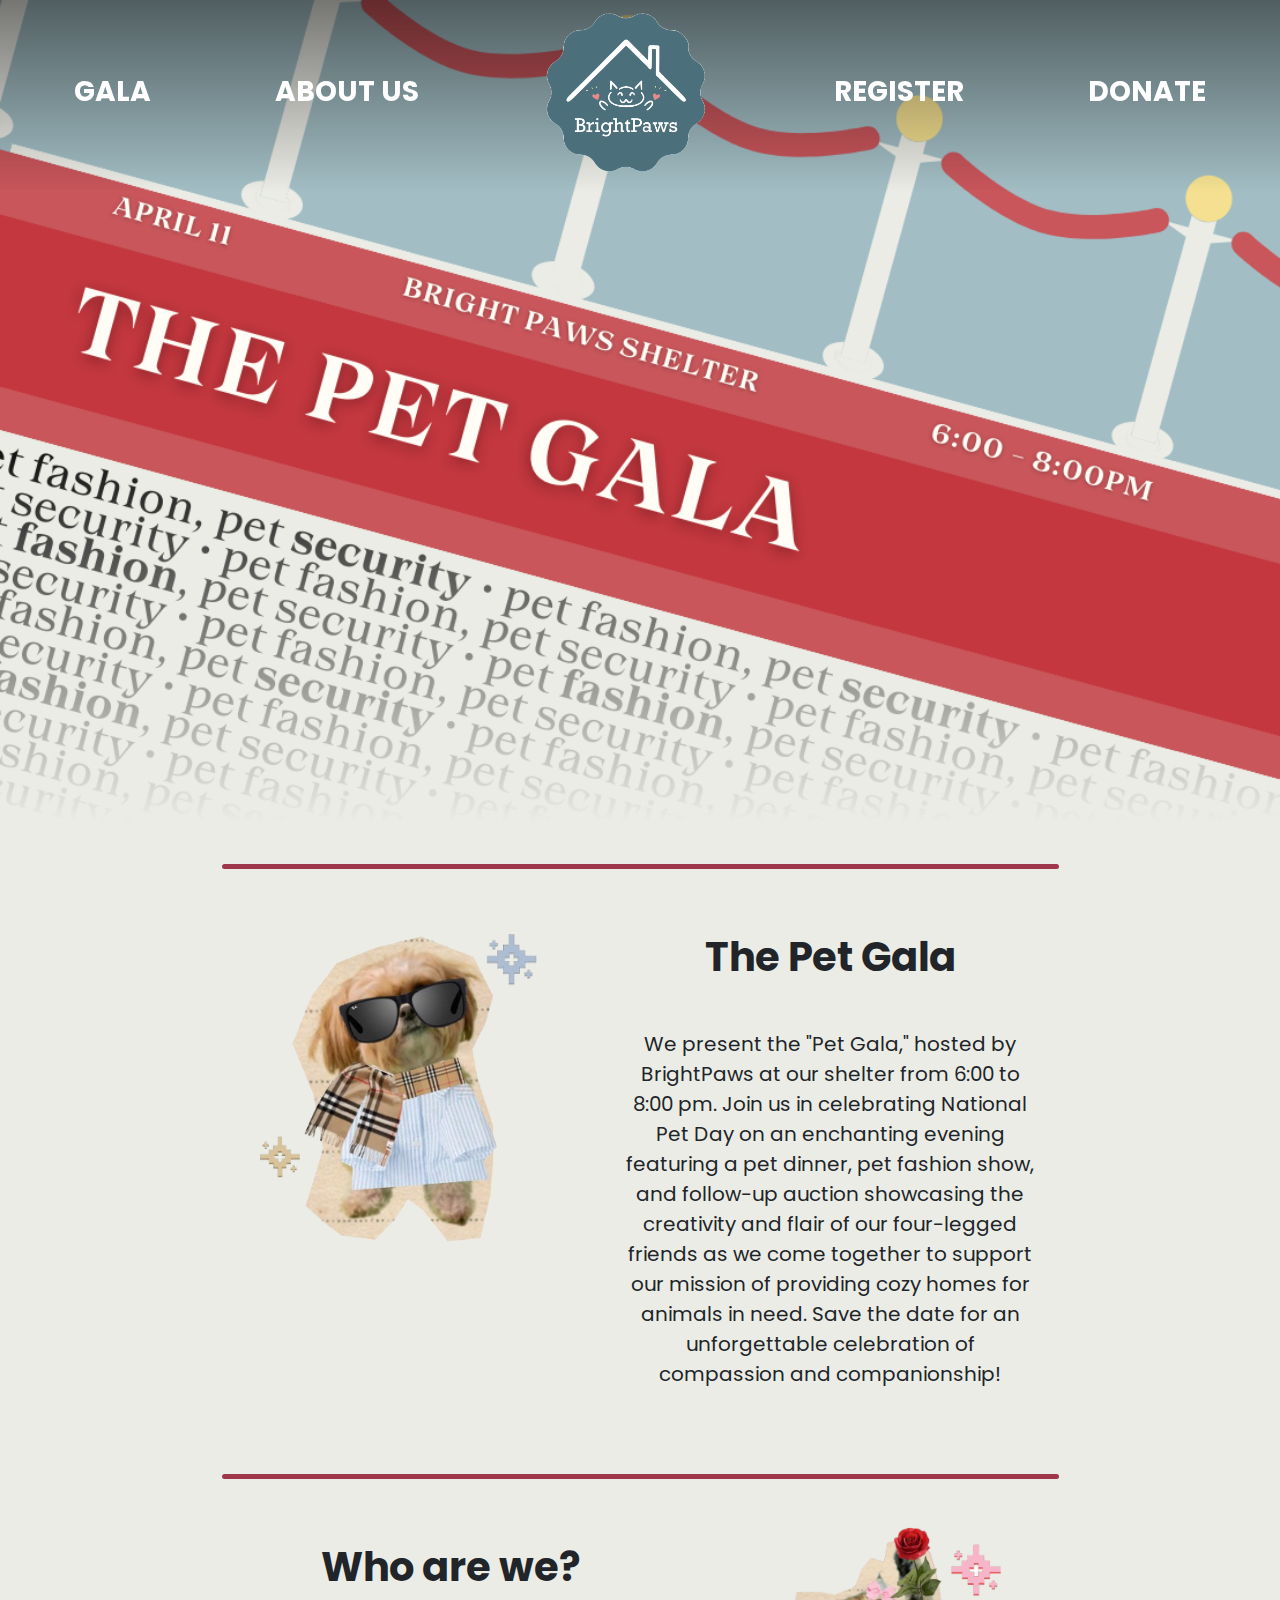
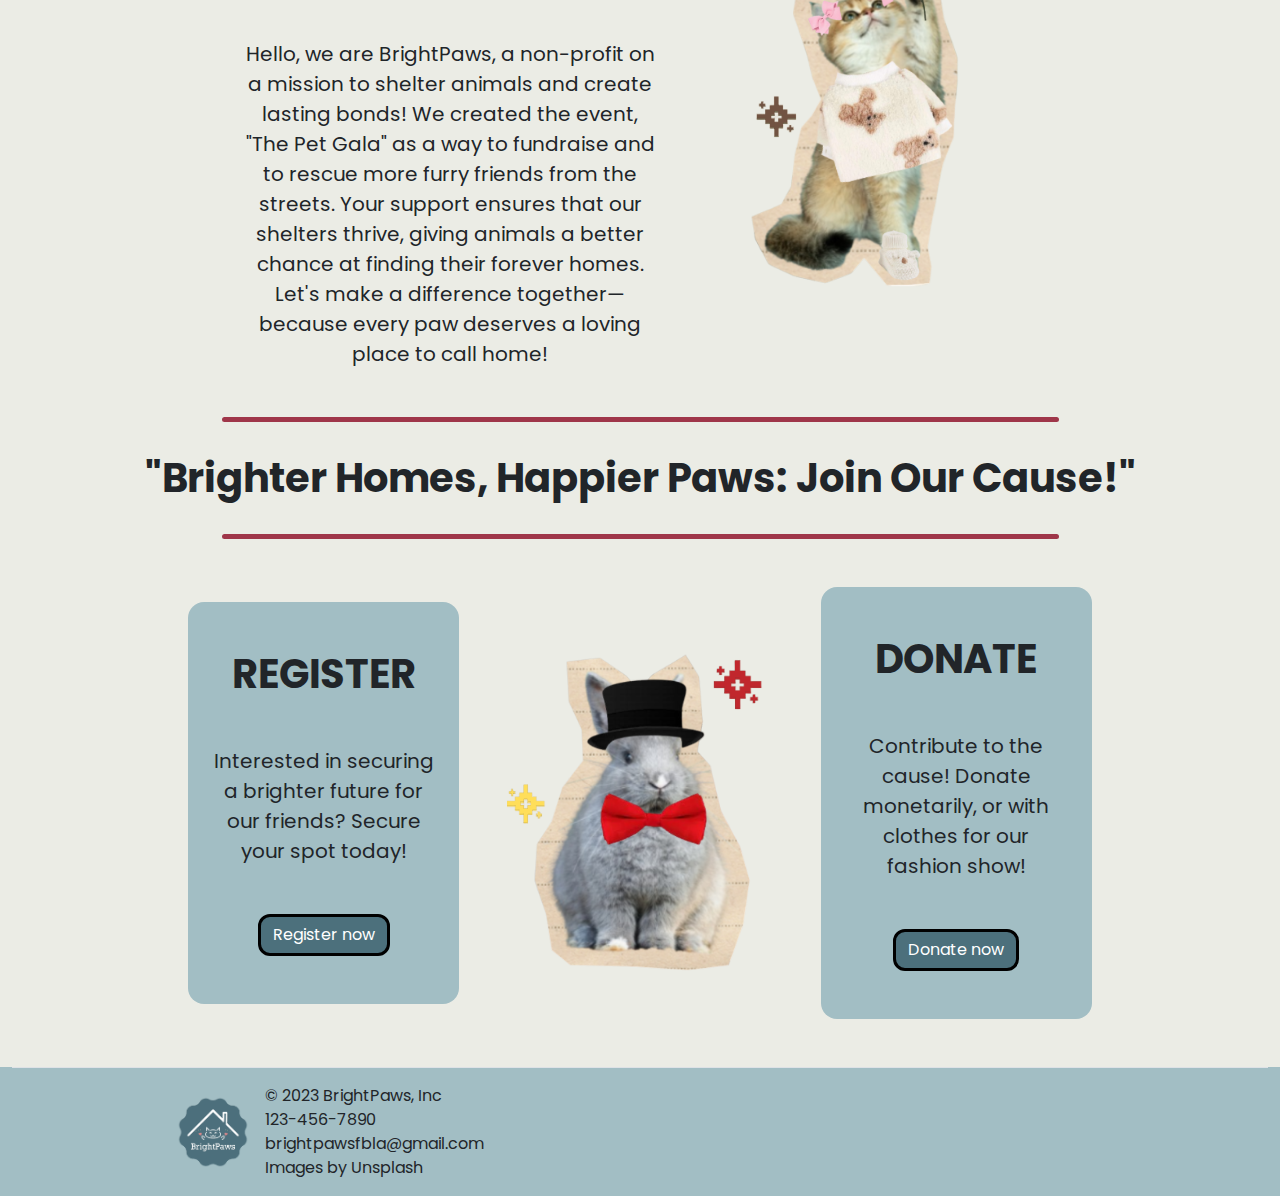
==== commit 41b5247b: "fixed aboutushr" ====
--- a/index.html
+++ b/index.html
@@ -5,6 +5,7 @@
     <meta charset="UTF-8">
     <meta name="viewport" content="width=device-width, initial-scale=1.0">
     <title>BrightPaws Gala</title>
+    <link href="brightpawslogo.png" rel="icon">
     <link href="https://cdn.jsdelivr.net/npm/bootstrap@5.3.2/dist/css/bootstrap.min.css" rel="stylesheet">
     <link href="custom.css" rel="stylesheet">
     <link rel="preconnect" href="https://fonts.googleapis.com">
@@ -61,7 +62,8 @@
               <p class="fs-5 px-3">We present the "Pet Gala," hosted by BrightPaws at our shelter from 6:00 to 8:00 pm. Join us in celebrating National Pet Day on an enchanting evening featuring a pet dinner, pet fashion show, and follow-up auction showcasing the creativity and flair of our four-legged friends as we come together to support our mission of providing cozy homes for animals in need. Save the date for an unforgettable celebration of compassion and companionship!</p>
             </div>
           </div>
-          <hr id="aboutushr">
+          <hr id="aboutushr" class="invisible">
+          <hr>
           <div class="row mt-5 justify-content-center">
             <div class="col-lg-5 text-center justify-content-center">
               <h1 class="mt-3 mb-5 fw-bold">Who are we?</h1>
--- a/custom.css
+++ b/custom.css
@@ -61,13 +61,18 @@
     height: 3em;
 }
 .btn-primary {
+    border: 3px black solid;
+    border-radius: 0.75em;
     background-color: #4c707c;
-    border: 3px solid black;
-    border-radius: 0.75em;
+    --bs-btn-color: #fff;
+    --bs-btn-border-color: black; 
     --bs-btn-hover-bg: #43636d;
     --bs-btn-active-bg: #293d43;
     --bs-btn-hover-border-color: black;
     --bs-btn-active-border-color: black;
+}
+.btndonate {
+    --bs-btn-bg: #43636d;
 }
 .btn-radio {
     height: 3em;
@@ -85,3 +90,7 @@
 .scrolledNavLogo {
     height: 3em !important;
 }
+#aboutushr {
+    position: relative;
+    bottom: 100px;
+}
